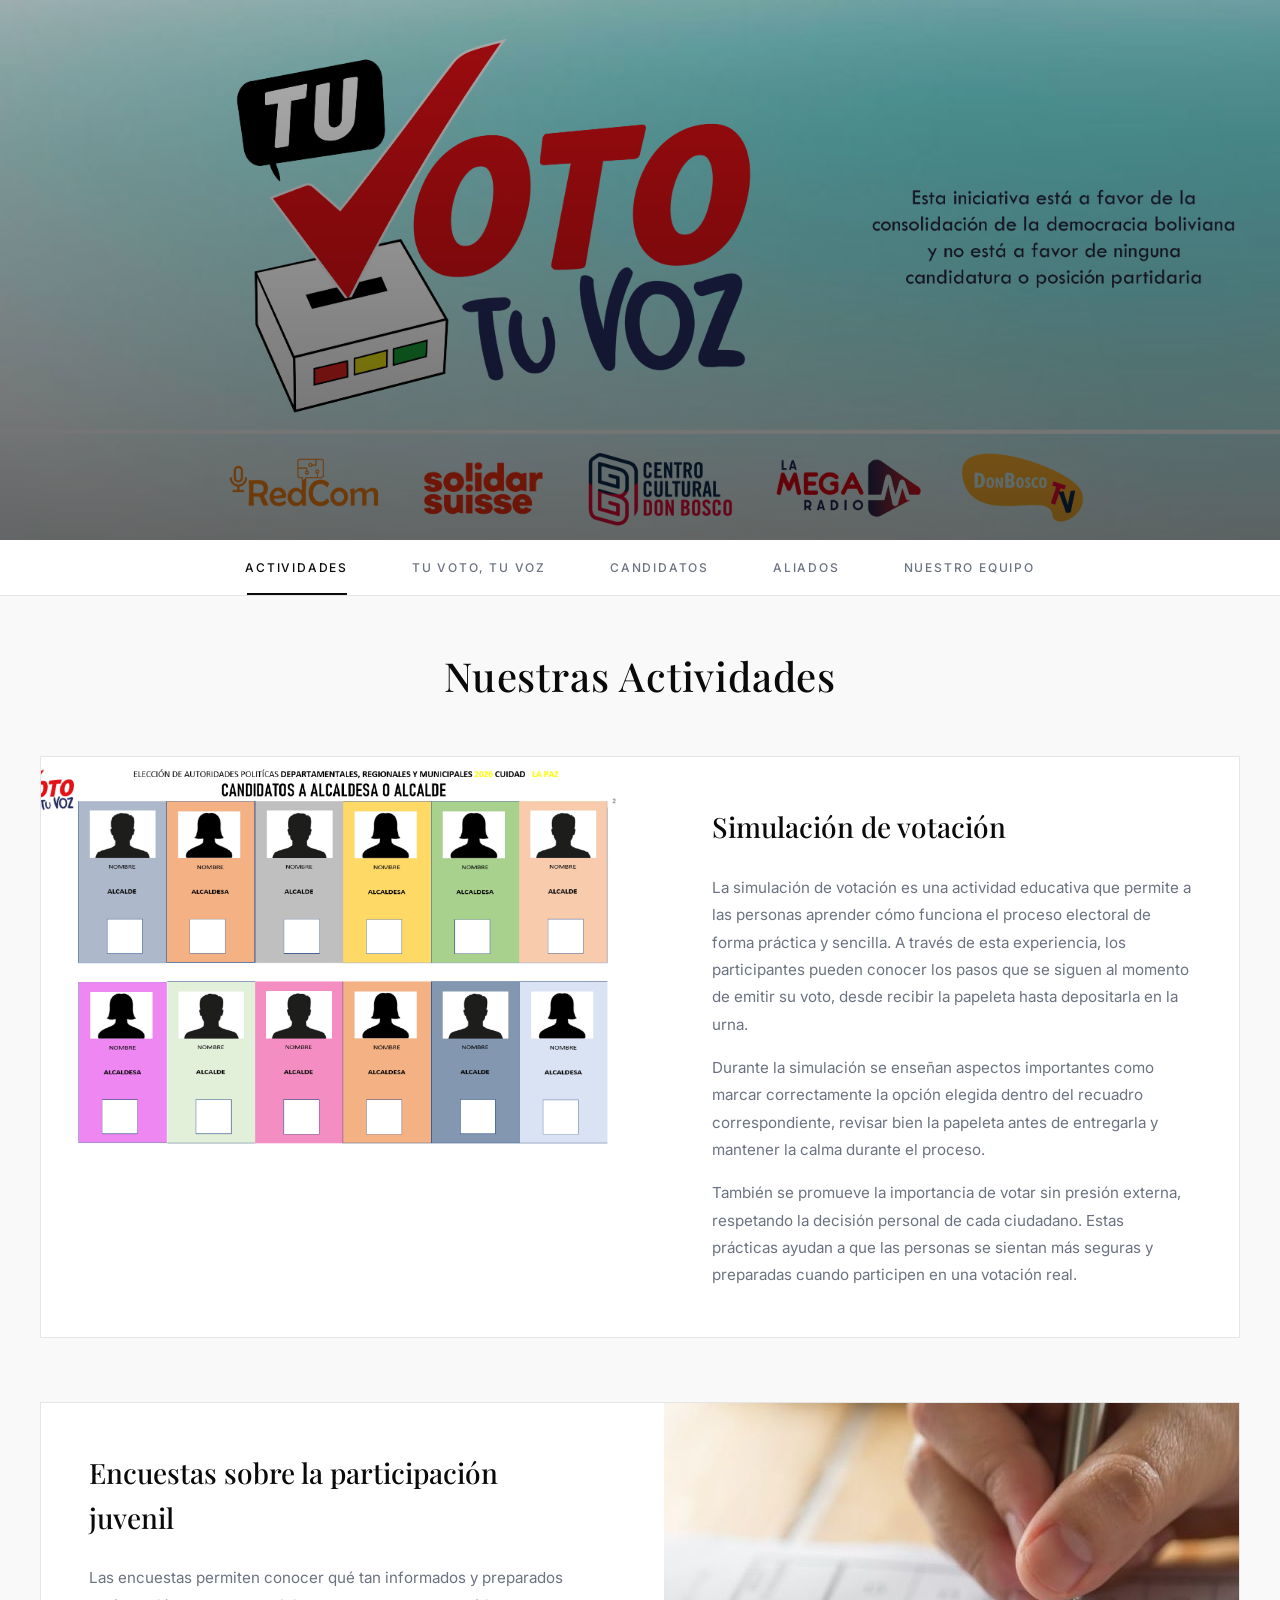
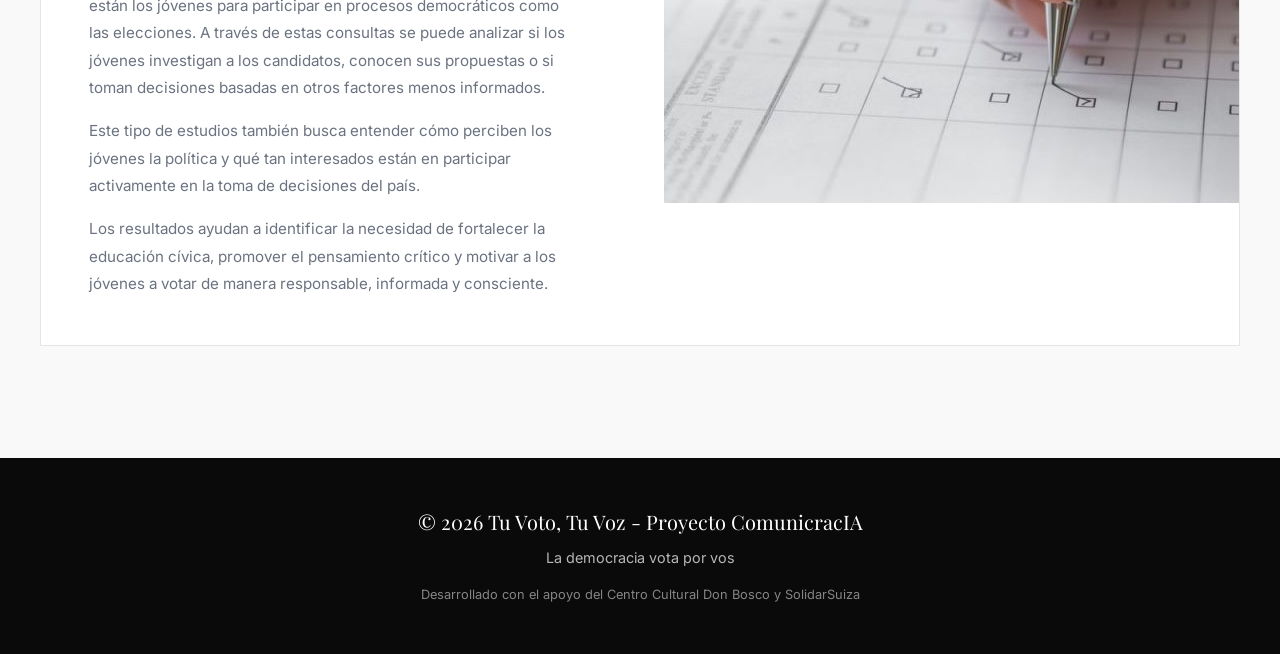
==== index.html @ aa7384ba "Update index.html" ====
<!DOCTYPE html>
<html lang="es">
<head>
    <meta charset="UTF-8">
    <meta name="viewport" content="width=device-width, initial-scale=1.0">
    <title>Tu Voto, Tu Voz - Proyecto CivicAI 2026</title>
    <link href="https://fonts.googleapis.com/css2?family=Playfair+Display:wght@400;500;600;700&family=Inter:wght@300;400;500;600&display=swap" rel="stylesheet">
    <link rel="stylesheet" href="https://cdnjs.cloudflare.com/ajax/libs/font-awesome/6.4.0/css/all.min.css">
    <link rel="stylesheet" href="styles.css">
</head>
<body>
    <!-- Header -->
    <header class="header">
        <div class="header-bg">
            <img src="imagenes/principal.png" alt="Tu Voto, Tu Voz">
        </div>
        <div class="header-overlay"></div>
        <div class="header-content">
            <h1 class="header-title"></h1>
            <p class="header-subtitle"></p>
        </div>
    </header>

    <!-- Navigation -->
    <nav class="nav-container">
        <div class="nav-wrapper">
            <div class="nav-links">
                <button class="nav-link active" onclick="showTab('actividades')">
                    <span>Actividades</span>
                </button>
                <button class="nav-link" onclick="showTab('tuvoto')">
                    <span>Tu Voto, Tu Voz</span>
                </button>
                <button class="nav-link" onclick="showTab('candidatos')">
                    <span>Candidatos</span>
                </button>
                <button class="nav-link" onclick="showTab('aliados')">
                    <span>Aliados</span>
                </button>
                <button class="nav-link" onclick="showTab('equipo')">
                    <span>Nuestro Equipo</span>
                </button>
            </div>
        </div>
    </nav>

    <!-- Main Content -->
    <main class="main-content">
        
        <!-- TAB 1: ACTIVIDADES -->
        <div id="actividades" class="tab-content active">
            <div class="content-wrapper">
                <h2 class="page-title">Nuestras Actividades</h2>
                
                <!-- Simulación de votación -->
                <div class="activity-section">
                    <div class="activity-card">
                        <div class="activity-image">
                            <img src="imagenes/simulacion.jpg" alt="Simulación de votación">
                        </div>
                        <div class="activity-info">
                            <h3>Simulación de votación</h3>
                            <p>La simulación de votación es una actividad educativa que permite a las personas aprender cómo funciona el proceso electoral de forma práctica y sencilla. A través de esta experiencia, los participantes pueden conocer los pasos que se siguen al momento de emitir su voto, desde recibir la papeleta hasta depositarla en la urna.</p>
                            <p>Durante la simulación se enseñan aspectos importantes como marcar correctamente la opción elegida dentro del recuadro correspondiente, revisar bien la papeleta antes de entregarla y mantener la calma durante el proceso.</p>
                            <p>También se promueve la importancia de votar sin presión externa, respetando la decisión personal de cada ciudadano. Estas prácticas ayudan a que las personas se sientan más seguras y preparadas cuando participen en una votación real.</p>
                        </div>
                    </div>
                </div>

                <!-- Encuestas sobre participación juvenil -->
                <div class="activity-section">
                    <div class="activity-card reverse">
                        <div class="activity-image">
                            <img src="imagenes/encuestas.jpg" alt="Encuestas sobre participación juvenil">
                        </div>
                        <div class="activity-info">
                            <h3>Encuestas sobre la participación juvenil</h3>
                            <p>Las encuestas permiten conocer qué tan informados y preparados están los jóvenes para participar en procesos democráticos como las elecciones. A través de estas consultas se puede analizar si los jóvenes investigan a los candidatos, conocen sus propuestas o si toman decisiones basadas en otros factores menos informados.</p>
                            <p>Este tipo de estudios también busca entender cómo perciben los jóvenes la política y qué tan interesados están en participar activamente en la toma de decisiones del país.</p>
                            <p>Los resultados ayudan a identificar la necesidad de fortalecer la educación cívica, promover el pensamiento crítico y motivar a los jóvenes a votar de manera responsable, informada y consciente.</p>
                        </div>
                    </div>
                </div>
            </div>
        </div>

        <!-- TAB 2: TU VOTO, TU VOZ -->
        <div id="tuvoto" class="tab-content">
            <div class="content-wrapper">
                <h2 class="page-title">Tu Voto, Tu Voz</h2>
                
                <div class="project-hero">
                    <img src="imagenes/voto.jpg" alt="Tu Voto Tu Voz">
                    <div class="project-hero-overlay">
                        <h3>¿En qué consiste el proyecto?</h3>
                    </div>
                </div>
            
                <div class="project-card">
                    <h3>¡Participa en la democracia!</h3>
                    <p>"Tu Voto, Tu Voz" es un proyecto de educación cívica que busca informar detalladamente sobre los candidatos a las elecciones subnacionales en el municipio de La Paz, mostrando sus planes de gobierno y principales propuestas.</p>
                    <p>El proyecto está gestionando visitas a Unidades Educativas, cada una con una población de más de 600 estudiantes, donde los jóvenes de 6to de secundaria votarán por primera vez, con el fin de brindar información necesaria para que cumplan con el deber ciudadano de forma informada.</p>
                </div>

                <div class="features-grid">
                    <div class="feature-card">
                        <div class="feature-icon">🎓</div>
                        <h4>Capacitaciones</h4>
                        <p>Acciones de movilización con colegios para realizar encuestas-diagnóstico sobre las propuestas de cada partido político.</p>
                    </div>
                    <div class="feature-card">
                        <div class="feature-icon">🗳️</div>
                        <h4>Simulacros de Votación</h4>
                        <p>Conformación de equipos de apoyo para realizar simulacros de votación con papeletas de sufragio reales.</p>
                    </div>
                    <div class="feature-card">
                        <div class="feature-icon">📱</div>
                        <h4>Blog Informativo</h4>
                        <p>Creación de una base de datos donde la ciudadanía pueda encontrar toda la información de los candidatos.</p>
                    </div>
                    <div class="feature-card">
                        <div class="feature-icon">🎬</div>
                        <h4>Videos Informativos</h4>
                        <p>Producción de vídeos para redes sociales explicando la importancia del voto informado y responsable.</p>
                    </div>
                </div>

                <div class="objectives-section">
                    <h3>Objetivos y Resultados Esperados</h3>
                    
                    <div class="objective-list">
                        <div class="objective-item">
                            <div class="objective-number">01</div>
                            <div class="objective-content">
                                <h4>Visitar Unidades Educativas</h4>
                                <p>Realización de encuestas-diagnóstico que permitirán cercanía, atención e interés por el proceso electoral y la responsabilidad del voto.</p>
                            </div>
                        </div>

                        <div class="objective-item">
                            <div class="objective-number">02</div>
                            <div class="objective-content">
                                <h4>Simulacro Vivencial de Votación</h4>
                                <p>Los estudiantes podrán informarse de cada candidato y partido, conocer la papeleta y administrar la conciencia de voto.</p>
                            </div>
                        </div>

                        <div class="objective-item">
                            <div class="objective-number">03</div>
                            <div class="objective-content">
                                <h4>Blog Informativo</h4>
                                <p>Creación de un blog abierto con toda la información electoral que responda a principios de información, cultura de paz y valores democráticos.</p>
                            </div>
                        </div>

                        <div class="objective-item">
                            <div class="objective-number">04</div>
                            <div class="objective-content">
                                <h4>Material Audiovisual</h4>
                                <p>Producción de reels cortos con información verídica del proceso electoral, difundidos por redes sociales.</p>
                            </div>
                        </div>
                    </div>
                </div>
            </div>
        </div>

        <!-- TAB 3: CANDIDATOS -->
        <div id="candidatos" class="tab-content">
            <div class="content-wrapper">
                <h2 class="page-title">Candidatos a Alcaldía de La Paz</h2>
                <p class="page-subtitle">Haz clic en cada candidato para conocer su plan de gobierno</p>
                
                <div class="candidates-grid">
                    <!-- Candidato 1 -->
                    <div class="candidate-card" onclick="openCandidateModal(1)">
                        <div class="candidate-image">
                            <img src="imagenes/1.jpg" alt="Miguel Roca">
                            <div class="candidate-overlay">
                                <span class="candidate-number">1</span>
                            </div>
                        </div>
                        <div class="candidate-info">
                            <h4>Miguel Roca</h4>
                            <p>Alianza Somos La Paz</p>
                        </div>
                    </div>

                    <!-- Candidato 2 -->
                    <div class="candidate-card" onclick="openCandidateModal(2)">
                        <div class="candidate-image">
                            <img src="imagenes/2.jpg" alt="Jhonny Plata">
                            <div class="candidate-overlay">
                                <span class="candidate-number">2</span>
                            </div>
                        </div>
                        <div class="candidate-info">
                            <h4>Jhonny Dario Plata Chalar</h4>
                            <p>Jallalla LP</p>
                        </div>
                    </div>

                    <!-- Candidato 3 -->
                    <div class="candidate-card" onclick="openCandidateModal(3)">
                        <div class="candidate-image">
                            <img src="imagenes/3.jpg" alt="Francisco Iturralde">
                            <div class="candidate-overlay">
                                <span class="candidate-number">3</span>
                            </div>
                        </div>
                        <div class="candidate-info">
                            <h4>Francisco Xavier Iturralde</h4>
                            <p>Alianza Social Patriótica (ASP)</p>
                        </div>
                    </div>

                    <!-- Candidato 4 -->
                    <div class="candidate-card" onclick="openCandidateModal(4)">
                        <div class="candidate-image">
                            <img src="imagenes/4.jpg" alt="Waldo Albarracín">
                            <div class="candidate-overlay">
                                <span class="candidate-number">4</span>
                            </div>
                        </div>
                        <div class="candidate-info">
                            <h4>Waldo Albarracín Sánchez</h4>
                            <p>Venceremos (V)</p>
                        </div>
                    </div>

            
                    <!-- Candidato 5 -->
                    <div class="candidate-card" onclick="openCandidateModal(5)">
                        <div class="candidate-image">
                            <img src="imagenes/6.jpg" alt="Carlos Palenque">
                            <div class="candidate-overlay">
                                <span class="candidate-number">5</span>
                            </div>
                        </div>
                        <div class="candidate-info">
                            <h4>Carlos Eduardo Palenque Monroy</h4>
                            <p>Libertad y República (LIBRE)</p>
                        </div>
                    </div>

                    <!-- Candidato 6 -->
                    <div class="candidate-card" onclick="openCandidateModal(6)">
                        <div class="candidate-image">
                            <img src="imagenes/7.png" alt="Felipe Fernandez">
                            <div class="candidate-overlay">
                                <span class="candidate-number">6</span>
                            </div>
                        </div>
                        <div class="candidate-info">
                            <h4>Felipe Fernández Cano</h4>
                            <p>A-UPP</p>
                        </div>
                    </div>

                    <!-- Candidato 7 -->
                    <div class="candidate-card" onclick="openCandidateModal(7)">
                        <div class="candidate-image">
                            <img src="imagenes/8.jpg" alt="Cesar Dockweiler">
                            <div class="candidate-overlay">
                                <span class="candidate-number">7</span>
                            </div>
                        </div>
                        <div class="candidate-info">
                            <h4>César Luís Dockweiler Suárez</h4>
                            <p>Agrupación Innovación Humana</p>
                        </div>
                    </div>

                    <!-- Candidato 8 -->
                    <div class="candidate-card" onclick="openCandidateModal(8)">
                        <div class="candidate-image">
                            <img src="imagenes/9.png" alt="Fernando Valencia">
                            <div class="candidate-overlay">
                                <span class="candidate-number">8</span>
                            </div>
                        </div>
                        <div class="candidate-info">
                            <h4>Fernando Henrry Valencia Aguilera</h4>
                            <p>VIDA</p>
                        </div>
                    </div>

                    <!-- Candidato 9 -->
                    <div class="candidate-card" onclick="openCandidateModal(9)">
                        <div class="candidate-image">
                            <img src="imagenes/10.png" alt="Raul Daza">
                            <div class="candidate-overlay">
                                <span class="candidate-number">9</span>
                            </div>
                        </div>
                        <div class="candidate-info">
                            <h4>Raul Daza Quiroga</h4>
                            <p>Frente Revolucionario de Izquierda (FRI)</p>
                        </div>
                    </div>

                    <!-- Candidato 10 -->
                    <div class="candidate-card" onclick="openCandidateModal(10)">
                        <div class="candidate-image">
                            <img src="imagenes/11.jpg" alt="Mario Silva">
                            <div class="candidate-overlay">
                                <span class="candidate-number">10</span>
                            </div>
                        </div>
                        <div class="candidate-info">
                            <h4>Mario Silva Coya</h4>
                            <p>Partido Demócrata Cristiano (PDC)</p>
                        </div>
                    </div>

                    <!-- Candidato 11 -->
                    <div class="candidate-card" onclick="openCandidateModal(11)">
                        <div class="candidate-image">
                            <img src="imagenes/12.jpeg" alt="Jorge Dulon">
                            <div class="candidate-overlay">
                                <span class="candidate-number">11</span>
                            </div>
                        </div>
                        <div class="candidate-info">
                            <h4>Jorge Dulón Fernández</h4>
                            <p>Movimiento Tercer Sistema (MTS)</p>
                        </div>
                    </div>

                    <!-- Candidato 12 -->
                    <div class="candidate-card" onclick="openCandidateModal(12)">
                        <div class="candidate-image">
                            <img src="imagenes/13.png" alt="Hernan Rivera">
                            <div class="candidate-overlay">
                                <span class="candidate-number">12</span>
                            </div>
                        </div>
                        <div class="candidate-info">
                            <h4>Hernán Rodrigo Rivera Nava</h4>
                            <p>Nueva Generación Patriótica (NGP)</p>
                        </div>
                    </div>

                    <!-- Candidato 13 -->
                    <div class="candidate-card" onclick="openCandidateModal(13)">
                        <div class="candidate-image">
                            <img src="imagenes/14.jpg" alt="Oscar Sogliano">
                            <div class="candidate-overlay">
                                <span class="candidate-number">13</span>
                            </div>
                        </div>
                        <div class="candidate-info">
                            <h4>Óscar Manuel Sogliano Helguero</h4>
                            <p>Autonomía para Bolivia Súmate</p>
                        </div>
                    </div>

                    <!-- Candidato 14 -->
                    <div class="candidate-card" onclick="openCandidateModal(14)">
                        <div class="candidate-image">
                            <img src="imagenes/15.png" alt="Carlos Nemo">
                            <div class="candidate-overlay">
                                <span class="candidate-number">14</span>
                            </div>
                        </div>
                        <div class="candidate-info">
                            <h4>Carlos Nemo Rivero Auza</h4>
                            <p>Alianza Patria La Paz</p>
                        </div>
                    </div>

                    <!-- Candidato 15 -->
                    <div class="candidate-card" onclick="openCandidateModal(15)">
                        <div class="candidate-image">
                            <img src="imagenes/16.png" alt="Ivan Arias">
                            <div class="candidate-overlay">
                                <span class="candidate-number">15</span>
                            </div>
                        </div>
                        <div class="candidate-info">
                            <h4>Iván Arias Durán</h4>
                            <p>Suma por el Bien Común</p>
                        </div>
                    </div>

                    <!-- Candidato 16 -->
                    <div class="candidate-card" onclick="openCandidateModal(16)">
                        <div class="candidate-image">
                            <img src="imagenes/17.png" alt="Ricardo Cuevas">
                            <div class="candidate-overlay">
                                <span class="candidate-number">16</span>
                            </div>
                        </div>
                        <div class="candidate-info">
                            <h4>Ricardo Eloy Cuevas Vera</h4>
                            <p>Movimiento por la Soberanía (MPS)</p>
                        </div>
                    </div>
                    <!-- Candidato 17 -->
                    <div class="candidate-card" onclick="openCandidateModal(17)">
                        <div class="candidate-image">
                            <img src="imagenes/5.jfif" alt="Luis Eduardo Chichi Siles">
                            <div class="candidate-overlay">
                                <span class="candidate-number">17</span>
                            </div>
                        </div>
                        <div class="candidate-info">
                            <h4>Luis Eduardo "Chichi" Siles</h4>
                            <p>Unión por el Cambio (UPC)</p>
                        </div>
                    </div>              
                </div>
            </div>
        </div>

        <!-- TAB 4: ALIADOS -->
        <div id="aliados" class="tab-content">
            <div class="content-wrapper">
                <h2 class="page-title">Nuestros Aliados</h2>
                
                <!-- RedCom -->
                <div class="ally-card">
                    <div class="ally-header redcom">
                        <div class="ally-logo">
                            <img src="imagenes/redcom.jpg" alt="RedCom">
                        </div>
                        <div class="ally-title">
                            <h3>RedCom – Red Nacional de Comunicadores Locales</h3>
                        </div>
                    </div>
                    <div class="ally-body">
                        <p>La Red Nacional de Comunicadores y Comunicadoras Locales (RedCom) es la red de comunicación local más grande de Bolivia. Está conformada por más de 150 periodistas, comunicadores y creadores de contenido provenientes de comunidades y municipios de los nueve departamentos del país.</p>
                        <p>Su trabajo se centra en fortalecer las capacidades de los comunicadores mediante espacios de intercambio de experiencias, buenas prácticas y herramientas digitales que permitan mejorar la comunicación comunitaria.</p>
                        <p>Además, RedCom organiza encuentros nacionales donde se debaten temas relacionados con la democracia, los desafíos municipales y el impacto de las plataformas digitales en la información.</p>
                    </div>
                </div>

                <!-- Solidar Suisse -->
                <div class="ally-card">
                    <div class="ally-header solidar">
                        <div class="ally-logo white-bg">
                            <img src="imagenes/logo-solidar-red.png" alt="Solidar Suisse">
                        </div>
                        <div class="ally-title">
                            <h3>Solidar Suisse Bolivia</h3>
                        </div>
                    </div>
                    <div class="ally-body">
                        <p>Solidar Suisse Bolivia es una organización internacional de cooperación que trabaja en el país desde hace más de 30 años. Su misión es contribuir a mejorar las condiciones de vida de trabajadores precarios y jóvenes, promoviendo la justicia social y el desarrollo sostenible.</p>
                        <p>Entre sus principales áreas de trabajo se encuentra la promoción del trabajo digno y el acceso a oportunidades laborales para jóvenes, mediante capacitaciones, pasantías y apoyo a emprendimientos.</p>
                        <p>También impulsa proyectos para prevenir la violencia de género, fortalecer la participación democrática y fomentar la igualdad de oportunidades.</p>
                    </div>
                </div>

                <!-- Centro Cultural Don Bosco -->
                <div class="ally-card">
                    <div class="ally-header ccdb">
                        <div class="ally-logo">
                            <img src="imagenes/ccdb1.jpg" alt="Centro Cultural Don Bosco">
                        </div>
                        <div class="ally-title">
                            <h3>Centro Cultural Don Bosco</h3>
                        </div>
                    </div>
                    <div class="ally-body">
                        <p>El Centro Cultural Don Bosco (CCDB) es una institución cultural dedicada a promover el sin fines de lucro jóvenes. Su principal desarrollo integral de los objetivo es incentivar a las nuevas generaciones a descubrir y fortalecer sus talentos en distintas disciplinas artísticas, culturales y profesionales.</p>
                        <p>El centro ofrece programas de educación artística como teatro, música, pintura y otras expresiones creativas, además de proyectos comunitarios, eventos culturales y actividades abiertas a la sociedad.</p>
                        <p>Inspirado en la espiritualidad de San Juan Bosco, el centro busca ser un espacio donde los jóvenes encuentren un segundo hogar, un lugar seguro para aprender, compartir, desarrollar su creatividad y crecer tanto personal como profesionalmente.</p>
                    </div>
                </div>

                <!-- Don Bosco TV -->
                <div class="ally-card">
                    <div class="ally-header dbtv">
                        <div class="ally-logo">
                            <img src="imagenes/dbtv.jpg" alt="Don Bosco TV">
                        </div>
                        <div class="ally-title">
                            <h3>Don Bosco TV</h3>
                        </div>
                    </div>
                    <div class="ally-body">
                        <p>Don Bosco TV es un canal de transmisión dedicado a difundir contenidos educativos, culturales y sociales. Su objetivo es brindar un espacio de comunicación que permita compartir actividades, proyectos y eventos relacionados con la comunidad del Centro Cultural Don Bosco y otras iniciativas juveniles.</p>
                        <p>A través de transmisiones, programas y producciones audiovisuales, el canal busca informar, educar y generar espacios de participación para jóvenes, voluntarios y organizaciones que trabajan por el desarrollo social.</p>
                        <p>Don Bosco TV también funciona como una plataforma que impulsa la creatividad, la comunicación comunitaria y la difusión de mensajes positivos.</p>
                    </div>
                </div>

                <!-- La Mega Radio -->
                <div class="ally-card">
                    <div class="ally-header megaradio">
                        <div class="ally-logo">
                            <img src="imagenes/megaradio.jpg" alt="La Mega Radio">
                        </div>
                        <div class="ally-title">
                            <h3>La Mega Radio</h3>
                        </div>
                    </div>
                    <div class="ally-body">
                        <p>La Mega Radio es un estudio de radio dedicado a la producción y transmisión de contenidos informativos, culturales y de entretenimiento. Este espacio funciona como un medio de comunicación que permite compartir noticias, programas educativos, entrevistas y actividades relacionadas con la comunidad.</p>
                        <p>Además de transmitir contenido radial, La Mega Radio también sirve como un espacio de formación para jóvenes interesados en la comunicación, permitiéndoles aprender sobre locución, producción de programas, manejo de equipos de audio y creación de contenido radiofónico.</p>
                        <p>De esta manera, la radio se convierte en una plataforma que fomenta la participación juvenil, la expresión de ideas y el fortalecimiento de la comunicación local.</p>
                    </div>
                </div>
            </div>
        </div>

        <!-- TAB 5: NUESTRO EQUIPO -->
        <div id="equipo" class="tab-content">
            <div class="content-wrapper">
                <h2 class="page-title">Nuestro Equipo</h2>
                
<div class="team-section">
                    <div class="team-intro">
                        <h3>Nuestro Equipo</h3>
                        <p>Conoce al talentoso equipo detrás del proyecto "Tu Voto, Tu Voz". Profesionales y estudiantes comprometidos con la educación cívica y la democracia participativa.</p>
                    </div>
                    <div class="team-grid">
                        <div class="team-member-card">
                            <div class="team-member-image">
                                <img src="imagenes/equipo/ruben.png" alt="Ruben Alejo Conde">
                                <div class="team-member-overlay"></div>
                            </div>
                            <div class="team-member-info">
                                <h4>Ruben Alejo Conde</h4>
                                <p class="team-role">Responsable del Proyecto TU VOTO, TU VOZ</p>
                                <p class="team-desc"></p>
                            </div>
                        </div>
                        <div class="team-member-card">
                            <div class="team-member-image">
                                <img src="imagenes/equipo/andres.jpeg" alt="Andres Ignacio Guzmán Rodríguez">
                                <div class="team-member-overlay"></div>
                            </div>
                            <div class="team-member-info">
                                <h4>Andres Ignacio Guzmán Rodríguez</h4>
                                <p class="team-role">Responsable 2 del proyecto TU VOTO, TU VOZ

</p>
                                <p class="team-desc"></p>
                            </div>
                        </div>
                        <div class="team-member-card">
                            <div class="team-member-image">
                                <img src="imagenes/equipo/galilea.jpeg" alt="Galile Alison Llusco Asistiri">
                                <div class="team-member-overlay"></div>
                            </div>
                            <div class="team-member-info">
                                <h4>Galile Alison Llusco Asistiri</h4>
                                <p class="team-role">Estudiante de Ingeniería de Sistemas</p>
                                <p class="team-desc">Apoyó en la creación y desarrollo del blog</p>
                            </div>
                        </div>
                        <div class="team-member-card">
                            <div class="team-member-image">
                                <img src="imagenes/equipo/rayza.jpg" alt="Rayza Alejandra Acebey Chavarria">
                                <div class="team-member-overlay"></div>
                            </div>
                            <div class="team-member-info">
                                <h4>Rayza Alejandra Acebey Chavarria</h4>
                                <p class="team-role">Egresada de Comunicación Social - UMSA</p>
                                <p class="team-desc">Apoyó en cámaras</p>
                            </div>
                        </div>
                        <div class="team-member-card">
                            <div class="team-member-image">
                                <img src="imagenes/equipo/yaneth.png" alt="Yaneth Tuco Calle">
                                <div class="team-member-overlay"></div>
                            </div>
                            <div class="team-member-info">
                                <h4>Yaneth Tuco Calle</h4>
                                <p class="team-role">Egresada de Administración de empresas - UMSA</p>
                                <p class="team-desc">Apoyo general de actividades</p>
                            </div>
                        </div>
                        <div class="team-member-card">
                            <div class="team-member-image">
                                <img src="imagenes/equipo/violeta.jpg" alt="Violeta Romina Parra Rodriguez">
                                <div class="team-member-overlay"></div>
                            </div>
                            <div class="team-member-info">
                                <h4>Violeta Romina Parra Rodriguez</h4>
                                <p class="team-role">Egresada de Comunicación Social</p>
                                <p class="team-desc">Apoyó en elaboración de los vídeos (reels)</p>
                            </div>
                        </div>
                        <div class="team-member-card">
                            <div class="team-member-image">
                                <img src="imagenes/equipo/julio.png" alt="Julio Bladimir Tintaya Mosquera">
                                <div class="team-member-overlay"></div>
                            </div>
                            <div class="team-member-info">
                                <h4>Julio Bladimir Tintaya Mosquera</h4>
                                <p class="team-role">Egresado de comunicación y tecnologías digitales - UTB</p>
                                <p class="team-desc">Edición de contenido multimedia</p>
                            </div>
                        </div>
                        <div class="team-member-card">
                            <div class="team-member-image">
                                <img src="imagenes/equipo/carla.jpg" alt="Carla Alexandra Soto Pintado">
                                <div class="team-member-overlay"></div>
                            </div>
                            <div class="team-member-info">
                                <h4>Carla Alexandra Soto Pintado</h4>
                                <p class="team-role">Egresada de Lingüística e idiomas - UPEA</p>
                                <p class="team-desc">Apoyo general de actividades</p>
                            </div>
                        </div>
                        <div class="team-member-card">
                            <div class="team-member-image">
                                <img src="imagenes/equipo/silvia.jpg" alt="Silvia Mamani Cayaya">
                                <div class="team-member-overlay"></div>
                            </div>
                            <div class="team-member-info">
                                <h4>Silvia Mamani Cayaya</h4>
                                <p class="team-role">Egresada de comunicación social - UMSA</p>
                                <p class="team-desc">Apoyó en cámaras</p>
                            </div>
                        </div>
                        <div class="team-member-card">
                            <div class="team-member-image">
                                <img src="imagenes/equipo/jhamil.png" alt="Jhamil Nelson Limachi Rodriguez">
                                <div class="team-member-overlay"></div>
                            </div>
                            <div class="team-member-info">
                                <h4>Jhamil Nelson Limachi Rodriguez</h4>
                                <p class="team-role">Estudiante de la Carrera de Psicología - UMSA</p>
                                <p class="team-desc">Apoyo general de actividades</p>
                            </div>
                        </div>
                        <div class="team-member-card">
                            <div class="team-member-image">
                                <img src="imagenes/equipo/nelson.jpg" alt="Nelson Flores Layme">
                                <div class="team-member-overlay"></div>
                            </div>
                            <div class="team-member-info">
                                <h4>Nelson Flores Layme</h4>
                                <p class="team-role">Egresado de la carrera de Comunicación y Tecnologías Digitales</p>
                                <p class="team-desc">Presentador del proyecto tu voto, tu voz</p>
                            </div>
                        </div>
                        <div class="team-member-card">
                            <div class="team-member-image">
                                <img src="imagenes/equipo/Elias.jpg" alt="Elias Alvaro Chinche Ramirez">
                                <div class="team-member-overlay"></div>
                            </div>
                            <div class="team-member-info">
                                <h4>Elias Alvaro Chinche Ramirez</h4>
                                <p class="team-role">Egresado de Lingüística e idiomas - UPEA</p>
                                <p class="team-desc">Apoyo general de actividades</p>
                            </div>
                        </div>
                        <div class="team-member-card">
                            <div class="team-member-image">
                                <img src="imagenes/equipo/maribel.jpg" alt="Maribel Limachi Jallasi">
                                <div class="team-member-overlay"></div>
                            </div>
                            <div class="team-member-info">
                                <h4>Maribel Limachi Jallasi</h4>
                                <p class="team-role">Egresada de la carrera Lingüística e idiomas - UPEA</p>
                                <p class="team-desc">Apoyo general de actividades</p>
                            </div>
                        </div>
                        <div class="team-member-card">
                            <div class="team-member-image">
                                <img src="imagenes/equipo/abigail.jpeg" alt="Abigail Marleny Quiñagua Mamani">
                                <div class="team-member-overlay"></div>
                            </div>
                            <div class="team-member-info">
                                <h4>Abigail Marleny Quiñagua Mamani</h4>
                                <p class="team-role">Egresada de Comunicación Social</p>
                                <p class="team-desc">Apoyó en elaboración de los vídeos</p>
                            </div>
                        </div>
                    </div>
                </div>
            </div>
        </div>

    </main>

    <!-- Footer -->
    <footer class="footer">
        <div class="footer-content">
            <p class="footer-brand">© 2026 Tu Voto, Tu Voz - Proyecto ComunicracIA</p>
            <p class="footer-tagline">La democracia vota por vos</p>
            <p class="footer-credits">Desarrollado con el apoyo del Centro Cultural Don Bosco y SolidarSuiza</p>
        </div>
    </footer>

    <!-- Candidate Modal -->
    <div id="candidateModal" class="modal" onclick="closeModal(event)">
        <div class="modal-content" onclick="event.stopPropagation()">
            <button class="modal-close" onclick="closeCandidateModal()">&times;</button>
            <div id="modalContent"></div>
        </div>
    </div>

    <script>
        // Candidate data
        const candidatesData = {
            1: {
                name: "Miguel Roca",
                party: "Alianza Somos La Paz",
                image: "imagenes/1.jpg",
                profile: "Político y economista con trayectoria en el sector público y privado. Fue diputado en la Asamblea Legislativa Plurinacional durante el periodo 2020-2025 por la alianza Comunidad Ciudadana.",
                formation: "Universidad de Kansas (Estados Unidos) y MBA en la Universidad Católica Boliviana.",
                proposals: [
                    "Administración municipal más eficiente y transparente",
                    "Mejoramiento de la calidad de los servicios públicos",
                    "Mejoramiento de las calles y planificación urbana",
                    "Políticas para enfrentar riesgos por lluvias, deslizamientos y desastres naturales",
                    "Mejor manejo del agua y planificación urbana en zonas vulnerables"
                ]
            },
            2: {
                name: "Jhonny Dario Plata Chalar",
                party: "Jallalla LP",
                image: "imagenes/2.jpg",
                profile: "Conocido públicamente como Jhonny Plata. Es comunicador social y político boliviano, candidato a la Alcaldía de La Paz por Jallalla, conocido por su trabajo en radio y televisión.",
                proposals: [
                    "Apoyo a emprendedores con la creación de un Banco Municipal de Fomento para impulsar pequeños y medianos negocios",
                    "Defensa de los derechos de los animales",
                    "Protección del patrimonio cultural",
                    "Atención a problemas urbanos históricos"
                ]
            },
            3: {
                name: "Francisco Xavier Iturralde",
                party: "Alianza Social Patriótica (ASP)",
                image: "imagenes/3.jpg",
                profile: "46 años. Es empresario y emprendedor con experiencia en comercio internacional.",
                proposals: [
                    "Apoyar a emprendedores y pequeños negocios",
                    "Reducir la burocracia municipal",
                    "Cambiar la forma en que se administra el presupuesto",
                    "Gestión eficiente en el municipio con enfoque técnico y orientado a resultados"
                ]
            },
            4: {
                name: "Waldo Albarracín Sánchez",
                party: "Venceremos (V)",
                image: "imagenes/4.jpg",
                profile: "Jurista, defensor de derechos humanos y académico con trayectoria en la sociedad civil. Fue presidente de la Asamblea Permanente de Derechos Humanos de Bolivia (APDHB), Defensor del Pueblo y rector de la UMSA.",
                proposals: [
                    "Ordenar la casa del municipio mediante reestructuración institucional profunda",
                    "Aprobar una nueva Carta Orgánica Municipal",
                    "Fortalecer la transparencia y lucha contra la corrupción",
                    "Crear una Defensoría del Ciudadano",
                    "Mejorar la movilidad con sistema de transporte metropolitano integrado",
                    "Presupuesto para sectores vulnerables",
                    "Políticas ambientales y gestión eficiente de residuos"
                ]
            },
            5: {
                name: "Carlos Eduardo Palenque Monroy",
                party: "Libertad y República (LIBRE)",
                image: "imagenes/6.jpg",
                profile: "Conocido también como Cae Palenque. Es comunicador y político paceño, hijo del histórico líder político y comunicador Carlos Palenque Avilés (El Compadre), fundador del movimiento CONDEPA.",
                proposals: [
                    "Modernizar la ciudad y resolver problemas de transporte",
                    "Infraestructura y administración municipal",
                    "Implementar un tren urbano eléctrico como nuevo sistema de transporte",
                    "Mejoramiento de las avenidas y calles de la ciudad"
                ]
            },
            6: {
                name: "Isaac Fernández Cano",
                party: "Alianza Unidos por los Pueblos (A-UPP)",
                image: "imagenes/7.png",
                profile: "Arquitecto y político paceño con experiencia en la gestión municipal. Tiene 49 años y ha trabajado durante más de dos décadas en la administración pública local, especialmente en temas de planificación urbana y desarrollo municipal. Ocupó diferentes cargos dentro del Gobierno Autónomo Municipal de La Paz y llegó a desempeñarse como concejal municipal.",
                proposals: [
                    "Crear una La Paz multicéntrica donde cada macrodistrito tenga servicios públicos, bancos, hospitales, comercio y oficinas municipales",
                    "Descongestionar el centro de la ciudad acercando servicios a los barrios",
                    "Fortalecer la gestión ambiental del municipio",
                    "Mejorar la prevención de riesgos y planificación urbana",
                    "Atención especial a zonas vulnerables a deslizamientos"
                ]
            },
            7: {
                name: "César Luís Dockweiler Suárez",
                party: "Agrupación Innovación Humana",
                image: "imagenes/8.jpg",
                profile: "Político y gestor público. Nació en el departamento de La Paz y creció en el municipio de Sorata. Gerente de Mi Teleférico entre 2012-2019.",
                formation: "Economía, MBA, Maestría en Planificación Estratégica, PhD en Gestión del Desarrollo y Políticas Públicas (UMSA).",
                proposals: [
                    "Plan La Paz 2050 - transformación de la ciudad con visión de largo plazo",
                    "Modernización, seguridad y desarrollo económico",
                    "Modernizar La Paz mediante tecnología, planificación urbana y desarrollo económico"
                ]
            },
            8: {
                name: "Fernando Henrry Valencia Aguilera",
                party: "VIDA",
                image: "imagenes/9.png",
                profile: "Candidato por VIDA.",
                proposals: ["Información no disponible"]
            },
            9: {
                name: "Raul Daza Quiroga",
                party: "Frente Revolucionario de Izquierda (FRI)",
                image: "imagenes/10.png",
                profile: "Es ingeniero civil y abogado, con experiencia en planificación urbana y presidente de la Sociedad de Ingenieros de Bolivia (La Paz).",
                proposals: [
                    "Programa 3-80 - ciudad inclusiva para personas de 3 a 80 años",
                    "Mejor planificación urbana",
                    "Infraestructura moderna y accesible",
                    "Mejora de espacios públicos y servicios básicos",
                    "Gestión municipal técnica y no política"
                ]
            },
            10: {
                name: "Mario Silva Coya",
                party: "Partido Demócrata Cristiano (PDC)",
                image: "imagenes/11.jpg",
                profile: "Candidato por PDC.",
                proposals: ["Información no disponible"]
            },
            11: {
                name: "Jorge Dulón Fernández",
                party: "Movimiento Tercer Sistema (MTS)",
                image: "imagenes/12.jpeg",
                profile: "Administrador público y cientista político. Formación en Gobierno y Gestión Pública (Universidad de Chile) y maestría en Gestión y Políticas Públicas (Universidad Católica Boliviana). Actual presidente del Concejo Municipal de La Paz.",
                proposals: [
                    "Recuperar la institucionalidad municipal",
                    "Diseñar políticas serias de prevención de riesgos",
                    "Reforzar la seguridad ciudadana",
                    "Mejorar la convivencia en barrios y espacios públicos",
                    "Orden urbano y transporte - integración del sistema de transporte eliminando el trameaje"
                ]
            },
            12: {
                name: "Hernán Rodrigo Rivera Nava",
                party: "Nueva Generación Patriótica (NGP)",
                image: "imagenes/13.png",
                profile: "Administrador de empresas de 36 años. Incursiona por primera vez formalmente en la política municipal como candidato a alcalde de La Paz.",
                proposals: [
                    "Gestión que haga que la ciudadanía vuelva a sentirse orgullosa de ser de La Paz",
                    "Mejorar la salud - mejor calidad para pacientes y condiciones para profesionales",
                    "Creación de escuelas piloto con enfoque en idiomas y tecnología",
                    "Programa seguridad 24/7 en todos los macrodistritos"
                ]
            },
            13: {
                name: "Óscar Manuel Sogliano Helguero",
                party: "Autonomía para Bolivia Súmate (APB-Súmate)",
                image: "imagenes/14.jpg",
                profile: "Politólogo titulado en la UMSA. Posgrados en Análisis, Resolución y Manejo de Conflictos y Estudios Políticos Aplicados. Fue Concejal municipal (2015-2020) y Subalcalde de la zona Sur de La Paz bajo Sol.bo.",
                proposals: [
                    "Ordenar el sistema de transporte urbano (PumaKatari y ChikiTitis eléctricos)",
                    "Uso de referendos para temas complejos como límites territoriales",
                    "Lucha contra loteamientos ilegales",
                    "Promover diálogo, concertación y autoridad municipal"
                ]
            },
            14: {
                name: "Carlos Nemo Rivera Auza",
                party: "Alianza Patria La Paz",
                image: "imagenes/15.png",
                profile: "Es músico, creador de contenido y figura pública paceña que incursionó en la política como candidato a la Alcaldía de La Paz. Se presenta como un ciudadano sin carrera política tradicional que busca renovar la gestión municipal y combatir la corrupción.",
                proposals: [
                    "Luchar contra la corrupción dentro del gobierno municipal mediante mecanismos de denuncia ciudadana y controles al personal",
                    "Reducir la burocracia y modernizar los trámites municipales",
                    "Impulsar la reactivación económica mediante turismo y gastronomía paceña",
                    "Recuperar programas de cultura ciudadana como las 'Cebras'",
                    "Mejorar los servicios urbanos y la coordinación institucional",
                    "Aplicar incentivos para regularizar el pago de impuestos municipales",
                    "Promover una gestión municipal más transparente y eficiente"
                ]
            },
            15: {
                name: "Iván Arias Durán",
                party: "Suma por el Bien Común",
                image: "imagenes/16.png",
                profile: "Sociólogo, periodista y político boliviano nacido el 8 de agosto de 1958 en La Paz. Estudió en la UMSA. Fue Viceministro de Participación Popular (2001-2002), Ministro de Obras Públicas (2019-2020) y actualmente Alcalde de La Paz.",
                proposals: [
                    "Mejorar la movilidad y el transporte en la ciudad",
                    "Fortalecer la seguridad ciudadana",
                    "Impulsar el desarrollo económico y el turismo",
                    "Ampliar programas sociales y espacios verdes",
                    "Mejorar la calidad de vida de los habitantes"
                ]
            },
            16: {
                name: "Ricardo Eloy Cuevas Vera",
                party: "Movimiento por la Soberanía (MPS)",
                image: "imagenes/17.png",
                profile: "Tiene 32 años. Estudios superiores en Derecho (UMSA). Cursos de entrenador de fútbol. Participó activamente en la Junta de Vecinos de Villa San Antonio Alto.",
                proposals: [
                    "Potenciar el turismo - convertir La Paz en destino turístico internacional",
                    "Mejorar servicios básicos",
                    "Trabajar en soluciones concretas para falencias de salud, educación y seguridad ciudadana"
                ]
            },
            17: {
                name: "Luis Eduardo 'Chichi' Siles",
                party: "Unión por el Cambio (UPC)",
                image: "imagenes/5.jfif",
                profile: "Conocido popularmente como 'Chichi' Siles, es analista y consultor político con trayectoria en el debate público sobre democracia y gestión estatal. Durante varios años participó en la actividad política vinculada al MNR y posteriormente decidió postular a la Alcaldía de La Paz en las elecciones subnacionales de 2026 representando a la agrupación Unión por el Cambio.",
                proposals: [
                    "Transparencia total en la Alcaldía mediante una gestión tipo 'caja de vidrio'",
                    "Modernización institucional del gobierno municipal",
                    "Mejorar los servicios públicos de la ciudad",
                    "Fortalecer la planificación urbana",
                    "Prevención de riesgos y mejor gestión territorial"
                ]
            }
        };

        function showTab(tabId) {
            const contents = document.querySelectorAll('.tab-content');
            contents.forEach(content => content.classList.remove('active'));

            const buttons = document.querySelectorAll('.nav-link');
            buttons.forEach(btn => btn.classList.remove('active'));

            document.getElementById(tabId).classList.add('active');
            event.target.closest('.nav-link').classList.add('active');

            window.scrollTo({ top: 0, behavior: 'smooth' });
        }

        function openCandidateModal(id) {
            const candidate = candidatesData[id];
            const modal = document.getElementById('candidateModal');
            const modalContent = document.getElementById('modalContent');
            
            let proposalsHTML = candidate.proposals.map(p => `<li>${p}</li>`).join('');
            
            modalContent.innerHTML = `
                <div class="modal-candidate-header">
                    <img src="${candidate.image}" alt="${candidate.name}">
                    <div class="modal-candidate-title">
                        <span class="modal-number">${id}</span>
                        <h3>${candidate.name}</h3>
                        <p>${candidate.party}</p>
                    </div>
                </div>
                <div class="modal-candidate-body">
                    <div class="modal-section">
                        <h4>Perfil</h4>
                        <p>${candidate.profile}</p>
                        ${candidate.formation ? `<p><strong>Formación:</strong> ${candidate.formation}</p>` : ''}
                    </div>
                    <div class="modal-section">
                        <h4>Propuestas Principales</h4>
                        <ul>${proposalsHTML}</ul>
                    </div>
                </div>
            `;
            
            modal.classList.add('active');
            document.body.style.overflow = 'hidden';
        }

        function closeCandidateModal() {
            const modal = document.getElementById('candidateModal');
            modal.classList.remove('active');
            document.body.style.overflow = '';
        }

        function closeModal(event) {
            if (event.target.classList.contains('modal')) {
                closeCandidateModal();
            }
        }

        // Close modal with Escape key
        document.addEventListener('keydown', function(e) {
            if (e.key === 'Escape') {
                closeCandidateModal();
            }
        });
    </script>
</body>
</html>
---- styles.css ----
/* ============================================
   ESTILOS - Tu Voto Tu Voz 2026
   ============================================ */

@import url('https://fonts.googleapis.com/css2?family=Playfair+Display:wght@400;500;600;700&family=Inter:wght@300;400;500;600&display=swap');

* {
    margin: 0;
    padding: 0;
    box-sizing: border-box;
}

:root {
    --bg: #f9f9f9;
    --fg: #0a0a0a;
    --accent: #0a0a0a;
    --accent-light: #f5f5f5;
    --muted: #6b7280;
    --border: #e5e5e5;
    --white: #ffffff;
    --overlay: rgba(0,0,0,0.5);
}

body {
    font-family: 'Inter', -apple-system, BlinkMacSystemFont, sans-serif;
    background: var(--bg);
    color: var(--fg);
    line-height: 1.6;
    -webkit-font-smoothing: antialiased;
}

/* ============================================
   HEADER - Full width image background
   ============================================ */

.header {
    position: relative;
    height: 60vh;
    min-height: 400px;
    overflow: hidden;
}

.header-bg {
    position: absolute;
    top: 0;
    left: 0;
    width: 100%;
    height: 100%;
    z-index: 1;
}

.header-bg img {
    width: 100%;
    height: 100%;
    object-fit: cover;
}

.header-overlay {
    position: absolute;
    top: 0;
    left: 0;
    right: 0;
    bottom: 0;
    background: linear-gradient(to bottom, rgba(0,0,0,0.3), rgba(0,0,0,0.6));
    z-index: 2;
}

.header-content {
    position: relative;
    z-index: 3;
    height: 100%;
    display: flex;
    flex-direction: column;
    justify-content: center;
    align-items: center;
    text-align: center;
    padding: 2rem;
}

.header-title {
    font-family: 'Playfair Display', serif;
    font-size: 4rem;
    font-weight: 500;
    color: #ffffff;
    text-shadow: 2px 2px 8px rgba(0,0,0,0.5);
    letter-spacing: 0.05em;
    margin-bottom: 0.5rem;
}

.header-subtitle {
    font-family: 'Inter', sans-serif;
    font-size: 1.2rem;
    color: rgba(255,255,255,0.9);
    text-shadow: 1px 1px 4px rgba(0,0,0,0.5);
    letter-spacing: 0.2em;
    text-transform: uppercase;
}

/* ============================================
   NAVIGATION
   ============================================ */

.nav-container {
    background: var(--white);
    border-bottom: 1px solid var(--border);
    position: sticky;
    top: 0;
    z-index: 100;
}

.nav-wrapper {
    max-width: 1400px;
    margin: 0 auto;
    padding: 0 2rem;
}

.nav-links {
    display: flex;
    justify-content: center;
    gap: 0;
}

.nav-link {
    background: transparent;
    border: none;
    padding: 1.25rem 2rem;
    font-family: 'Inter', sans-serif;
    font-size: 0.75rem;
    font-weight: 500;
    letter-spacing: 0.15em;
    text-transform: uppercase;
    color: var(--muted);
    cursor: pointer;
    transition: all 0.3s ease;
    position: relative;
}

.nav-link::after {
    content: '';
    position: absolute;
    bottom: 0;
    left: 50%;
    transform: translateX(-50%);
    width: 0;
    height: 2px;
    background: var(--fg);
    transition: width 0.3s ease;
}

.nav-link:hover {
    color: var(--fg);
}

.nav-link.active {
    color: var(--fg);
}

.nav-link.active::after {
    width: 60%;
}

/* ============================================
   MAIN CONTENT
   ============================================ */

.main-content {
    min-height: calc(100vh - 200px);
    padding: 3rem 2rem;
}

.content-wrapper {
    max-width: 1200px;
    margin: 0 auto;
}

.tab-content {
    display: none;
    animation: fadeIn 0.5s ease;
}

.tab-content.active {
    display: block;
}

@keyframes fadeIn {
    from { opacity: 0; transform: translateY(20px); }
    to { opacity: 1; transform: translateY(0); }
}

/* ============================================
   PAGE TITLE
   ============================================ */

.page-title {
    font-family: 'Playfair Display', serif;
    font-size: 2.5rem;
    font-weight: 500;
    text-align: center;
    margin-bottom: 3rem;
    color: var(--fg);
    letter-spacing: 0.02em;
}

.page-subtitle {
    text-align: center;
    color: var(--muted);
    font-size: 0.9rem;
    margin-bottom: 2.5rem;
    letter-spacing: 0.05em;
}

/* ============================================
   ACTIVITIES
   ============================================ */

.activity-section {
    margin-bottom: 4rem;
}

.activity-card {
    display: grid;
    grid-template-columns: 1fr 1fr;
    gap: 3rem;
    background: var(--white);
    border: 1px solid var(--border);
    overflow: hidden;
}

.activity-card.reverse .activity-image {
    order: 2;
}

.activity-card.reverse .activity-info {
    order: 1;
}

.activity-image {
    position: relative;
    height: 400px;
    overflow: hidden;
}

.activity-image img {
    width: 100%;
    height: 100%;
    object-fit: cover;
    transition: transform 0.6s ease;
}

.activity-card:hover .activity-image img {
    transform: scale(1.03);
}

.activity-info {
    padding: 3rem;
    display: flex;
    flex-direction: column;
    justify-content: center;
}

.activity-info h3 {
    font-family: 'Playfair Display', serif;
    font-size: 1.75rem;
    font-weight: 500;
    margin-bottom: 1.5rem;
    color: var(--fg);
}

.activity-info p {
    color: var(--muted);
    font-size: 0.95rem;
    line-height: 1.8;
    margin-bottom: 1rem;
}

.activity-info p:last-child {
    margin-bottom: 0;
}

/* ============================================
   PROJECT HERO
   ============================================ */

.project-hero {
    position: relative;
    height: 350px;
    margin-bottom: 3rem;
    overflow: hidden;
}

.project-hero img {
    width: 100%;
    height: 100%;
    object-fit: cover;
}

.project-hero-overlay {
    position: absolute;
    bottom: 0;
    left: 0;
    right: 0;
    padding: 2rem;
    background: linear-gradient(to top, rgba(0,0,0,0.7), transparent);
}

.project-hero-overlay h3 {
    font-family: 'Playfair Display', serif;
    font-size: 1.5rem;
    color: var(--white);
    font-weight: 500;
}

/* ============================================
   PROJECT CARD
   ============================================ */

.project-card {
    background: var(--white);
    border: 1px solid var(--border);
    padding: 3rem;
    margin-bottom: 3rem;
    text-align: center;
}

.project-card h3 {
    font-family: 'Playfair Display', serif;
    font-size: 1.75rem;
    font-weight: 500;
    margin-bottom: 1.5rem;
    color: var(--fg);
}

.project-card p {
    color: var(--muted);
    font-size: 1rem;
    line-height: 1.8;
    max-width: 700px;
    margin: 0 auto 1rem;
}

/* ============================================
   FEATURES GRID
   ============================================ */

.features-grid {
    display: grid;
    grid-template-columns: repeat(4, 1fr);
    gap: 1.5rem;
    margin-bottom: 3rem;
}

.feature-card {
    background: var(--white);
    border: 1px solid var(--border);
    padding: 2rem;
    text-align: center;
    transition: all 0.3s ease;
}

.feature-card:hover {
    border-color: var(--fg);
}

.feature-icon {
    font-size: 2rem;
    margin-bottom: 1rem;
}

.feature-card h4 {
    font-family: 'Playfair Display', serif;
    font-size: 1.1rem;
    font-weight: 500;
    margin-bottom: 0.75rem;
    color: var(--fg);
}

.feature-card p {
    color: var(--muted);
    font-size: 0.85rem;
    line-height: 1.6;
}

/* ============================================
   OBJECTIVES
   ============================================ */

.objectives-section {
    background: var(--white);
    border: 1px solid var(--border);
    padding: 3rem;
}

.objectives-section h3 {
    font-family: 'Playfair Display', serif;
    font-size: 1.5rem;
    font-weight: 500;
    text-align: center;
    margin-bottom: 2.5rem;
    color: var(--fg);
}

.objective-list {
    display: flex;
    flex-direction: column;
    gap: 1.5rem;
}

.objective-item {
    display: flex;
    gap: 1.5rem;
    padding: 1.5rem;
    background: var(--accent-light);
    transition: all 0.3s ease;
}

.objective-item:hover {
    background: var(--border);
}

.objective-number {
    font-family: 'Playfair Display', serif;
    font-size: 1.5rem;
    font-weight: 600;
    color: var(--fg);
    opacity: 0.3;
    min-width: 50px;
}

.objective-content h4 {
    font-weight: 600;
    margin-bottom: 0.5rem;
    color: var(--fg);
}

.objective-content p {
    color: var(--muted);
    font-size: 0.9rem;
    line-height: 1.6;
}

/* ============================================
   CANDIDATES GRID
   ============================================ */

.candidates-grid {
    display: grid;
    grid-template-columns: repeat(6, 1fr);
    gap: 1.5rem;
}

.candidate-card {
    cursor: pointer;
    transition: all 0.3s ease;
}

.candidate-card:hover {
    transform: translateY(-4px);
}

.candidate-image {
    position: relative;
    height: 220px;
    overflow: hidden;
    background: var(--accent-light);
}

.candidate-image img {
    width: 100%;
    height: 100%;
    object-fit: cover;
    transition: transform 0.4s ease;
}

.candidate-card:hover .candidate-image img {
    transform: scale(1.05);
}

.candidate-overlay {
    position: absolute;
    top: 0;
    left: 0;
    right: 0;
    bottom: 0;
    background: linear-gradient(to top, rgba(0,0,0,0.6) 0%, transparent 50%);
    display: flex;
    align-items: flex-end;
    padding: 1rem;
}

.candidate-number {
    background: var(--white);
    color: var(--fg);
    width: 32px;
    height: 32px;
    display: flex;
    align-items: center;
    justify-content: center;
    font-size: 0.75rem;
    font-weight: 600;
}

.candidate-info {
    padding: 1rem 0;
    text-align: center;
}

.candidate-info h4 {
    font-family: 'Playfair Display', serif;
    font-size: 0.9rem;
    font-weight: 500;
    margin-bottom: 0.25rem;
    color: var(--fg);
    line-height: 1.3;
}

.candidate-info p {
    font-size: 0.7rem;
    color: var(--muted);
    letter-spacing: 0.05em;
}

/* ============================================
   MODAL
   ============================================ */

.modal {
    display: none;
    position: fixed;
    top: 0;
    left: 0;
    right: 0;
    bottom: 0;
    background: var(--overlay);
    z-index: 1000;
    align-items: center;
    justify-content: center;
    padding: 2rem;
}

.modal.active {
    display: flex;
}

.modal-content {
    background: var(--white);
    max-width: 700px;
    width: 100%;
    max-height: 90vh;
    overflow-y: auto;
    position: relative;
    animation: modalSlide 0.3s ease;
}

@keyframes modalSlide {
    from { opacity: 0; transform: translateY(30px); }
    to { opacity: 1; transform: translateY(0); }
}

.modal-close {
    position: absolute;
    top: 1rem;
    right: 1rem;
    background: var(--white);
    border: none;
    width: 40px;
    height: 40px;
    font-size: 1.5rem;
    cursor: pointer;
    z-index: 10;
    display: flex;
    align-items: center;
    justify-content: center;
    transition: all 0.3s ease;
}

.modal-close:hover {
    background: var(--fg);
    color: var(--white);
}

.modal-candidate-header {
    position: relative;
    height: 250px;
}

.modal-candidate-header img {
    width: 100%;
    height: 100%;
    object-fit: cover;
}

.modal-candidate-title {
    position: absolute;
    bottom: 0;
    left: 0;
    right: 0;
    padding: 2rem;
    background: linear-gradient(to top, rgba(0,0,0,0.8), transparent);
    color: var(--white);
}

.modal-number {
    background: var(--white);
    color: var(--fg);
    display: inline-block;
    padding: 0.25rem 0.75rem;
    font-size: 0.75rem;
    font-weight: 600;
    margin-bottom: 0.5rem;
}

.modal-candidate-title h3 {
    font-family: 'Playfair Display', serif;
    font-size: 1.5rem;
    font-weight: 500;
    margin-bottom: 0.25rem;
}

.modal-candidate-title p {
    font-size: 0.9rem;
    opacity: 0.8;
}

.modal-candidate-body {
    padding: 2rem;
}

.modal-section {
    margin-bottom: 2rem;
}

.modal-section:last-child {
    margin-bottom: 0;
}

.modal-section h4 {
    font-family: 'Playfair Display', serif;
    font-size: 1.1rem;
    font-weight: 500;
    margin-bottom: 1rem;
    padding-bottom: 0.5rem;
    border-bottom: 1px solid var(--border);
}

.modal-section p {
    color: var(--muted);
    line-height: 1.7;
    font-size: 0.95rem;
    margin-bottom: 0.75rem;
}

.modal-section ul {
    list-style: none;
    padding: 0;
}

.modal-section li {
    position: relative;
    padding-left: 1.5rem;
    margin-bottom: 0.75rem;
    color: var(--muted);
    font-size: 0.95rem;
    line-height: 1.6;
}

.modal-section li::before {
    content: '→';
    position: absolute;
    left: 0;
    color: var(--fg);
}

/* ============================================
   ALLIES
   ============================================ */

.ally-card {
    background: var(--white);
    border: 1px solid var(--border);
    margin-bottom: 2rem;
    overflow: hidden;
}

.ally-header {
    display: flex;
    align-items: center;
    gap: 1.5rem;
    padding: 1.5rem 2rem;
}

.ally-header.redcom { background: #e74c3c; }
.ally-header.solidar { background: #11998e; }
.ally-header.ccdb { background: #3498db; }
.ally-header.dbtv { background: #9b59b6; }
.ally-header.megaradio { background: #e67e22; }

.ally-logo {
    width: 60px;
    height: 60px;
    border-radius: 50%;
    overflow: hidden;
    background: var(--white);
    flex-shrink: 0;
}

.ally-logo.white-bg {
    padding: 8px;
    background: var(--white);
}

.ally-logo img {
    width: 100%;
    height: 100%;
    object-fit: cover;
}

.ally-title h3 {
    color: var(--white);
    font-family: 'Playfair Display', serif;
    font-size: 1.25rem;
    font-weight: 500;
}

.ally-body {
    padding: 2rem;
}

.ally-body p {
    color: var(--muted);
    line-height: 1.8;
    font-size: 0.95rem;
    margin-bottom: 1rem;
}

.ally-body p:last-child {
    margin-bottom: 0;
}

/* ============================================
   TEAM
   ============================================ */

.team-card {
    background: var(--white);
    border: 1px solid var(--border);
    overflow: hidden;
}

.team-image {
    height: 750px;
    overflow: hidden;
}

.team-image img {
    width: 100%;
    height: 100%;
    object-fit: cover;
}

.team-info {
    padding: 2rem;
}

.team-info h3 {
    font-family: 'Playfair Display', serif;
    font-size: 1.5rem;
    font-weight: 500;
    margin-bottom: 1.5rem;
    text-align: center;
}

.team-list {
    list-style: none;
    max-width: 600px;
    margin: 0 auto;
}

.team-list li {
    padding: 1.5rem;
    background: var(--accent-light);
    display: flex;
    flex-direction: column;
    align-items: center;
    text-align: center;
}

.team-member-name {
    font-family: 'Playfair Display', serif;
    font-size: 1.1rem;
    font-weight: 500;
    margin-bottom: 0.25rem;
    color: var(--fg);
}

.team-member-role {
    font-size: 0.85rem;
    color: var(--fg);
    font-weight: 500;
    margin-bottom: 0.25rem;
}

.team-member-desc {
    font-size: 0.85rem;
    color: var(--muted);
}

/* ============================================
   FOOTER
   ============================================ */

.footer {
    background: var(--fg);
    color: var(--white);
    padding: 3rem 2rem;
    text-align: center;
}

.footer-content {
    max-width: 600px;
    margin: 0 auto;
}

.footer-brand {
    font-family: 'Playfair Display', serif;
    font-size: 1.25rem;
    margin-bottom: 0.5rem;
}

.footer-tagline {
    font-size: 0.9rem;
    opacity: 0.7;
    margin-bottom: 1rem;
}

.footer-credits {
    font-size: 0.8rem;
    opacity: 0.5;
}

/* ============================================
   RESPONSIVE
   ============================================ */

@media (max-width: 1024px) {
    .candidates-grid {
        grid-template-columns: repeat(4, 1fr);
    }
    
    .features-grid {
        grid-template-columns: repeat(2, 1fr);
    }
}

@media (max-width: 768px) {
    .nav-links {
        overflow-x: auto;
        justify-content: flex-start;
        -webkit-overflow-scrolling: touch;
    }
    
    .nav-link {
        padding: 1rem 1.25rem;
        font-size: 0.65rem;
        white-space: nowrap;
    }
    
    .page-title {
        font-size: 1.75rem;
    }
    
    .activity-card,
    .activity-card.reverse {
        grid-template-columns: 1fr;
    }
    
    .activity-card.reverse .activity-image {
        order: 0;
    }
    
    .activity-card.reverse .activity-info {
        order: 0;
    }
    
    .activity-image {
        height: 250px;
    }
    
    .activity-info {
        padding: 2rem;
    }
    
    .candidates-grid {
        grid-template-columns: repeat(3, 1fr);
    }
    
    .candidate-image {
        height: 180px;
    }
    
    .features-grid {
        grid-template-columns: 1fr;
    }
    
    .header-title {
        font-size: 2.5rem;
    }
    
    .modal-content {
        max-height: 95vh;
    }
    
    .modal-candidate-header {
        height: 200px;
    }
}

@media (max-width: 480px) {
    .main-content {
        padding: 2rem 1rem;
    }
    
    .candidates-grid {
        grid-template-columns: repeat(2, 1fr);
        gap: 1rem;
    }
    
    .candidate-image {
        height: 160px;
    }
    
    .project-hero {
        height: 250px;
    }
    
    .project-card,
    .objectives-section,
    .ally-body {
        padding: 1.5rem;
    }
    
    .ally-header {
        padding: 1rem 1.5rem;
    }
    
    .ally-logo {
        width: 45px;
        height: 45px;
    }
    
    .ally-title h3 {
        font-size: 1rem;
    }
    
    .header-title {
        font-size: 2rem;
    }
}
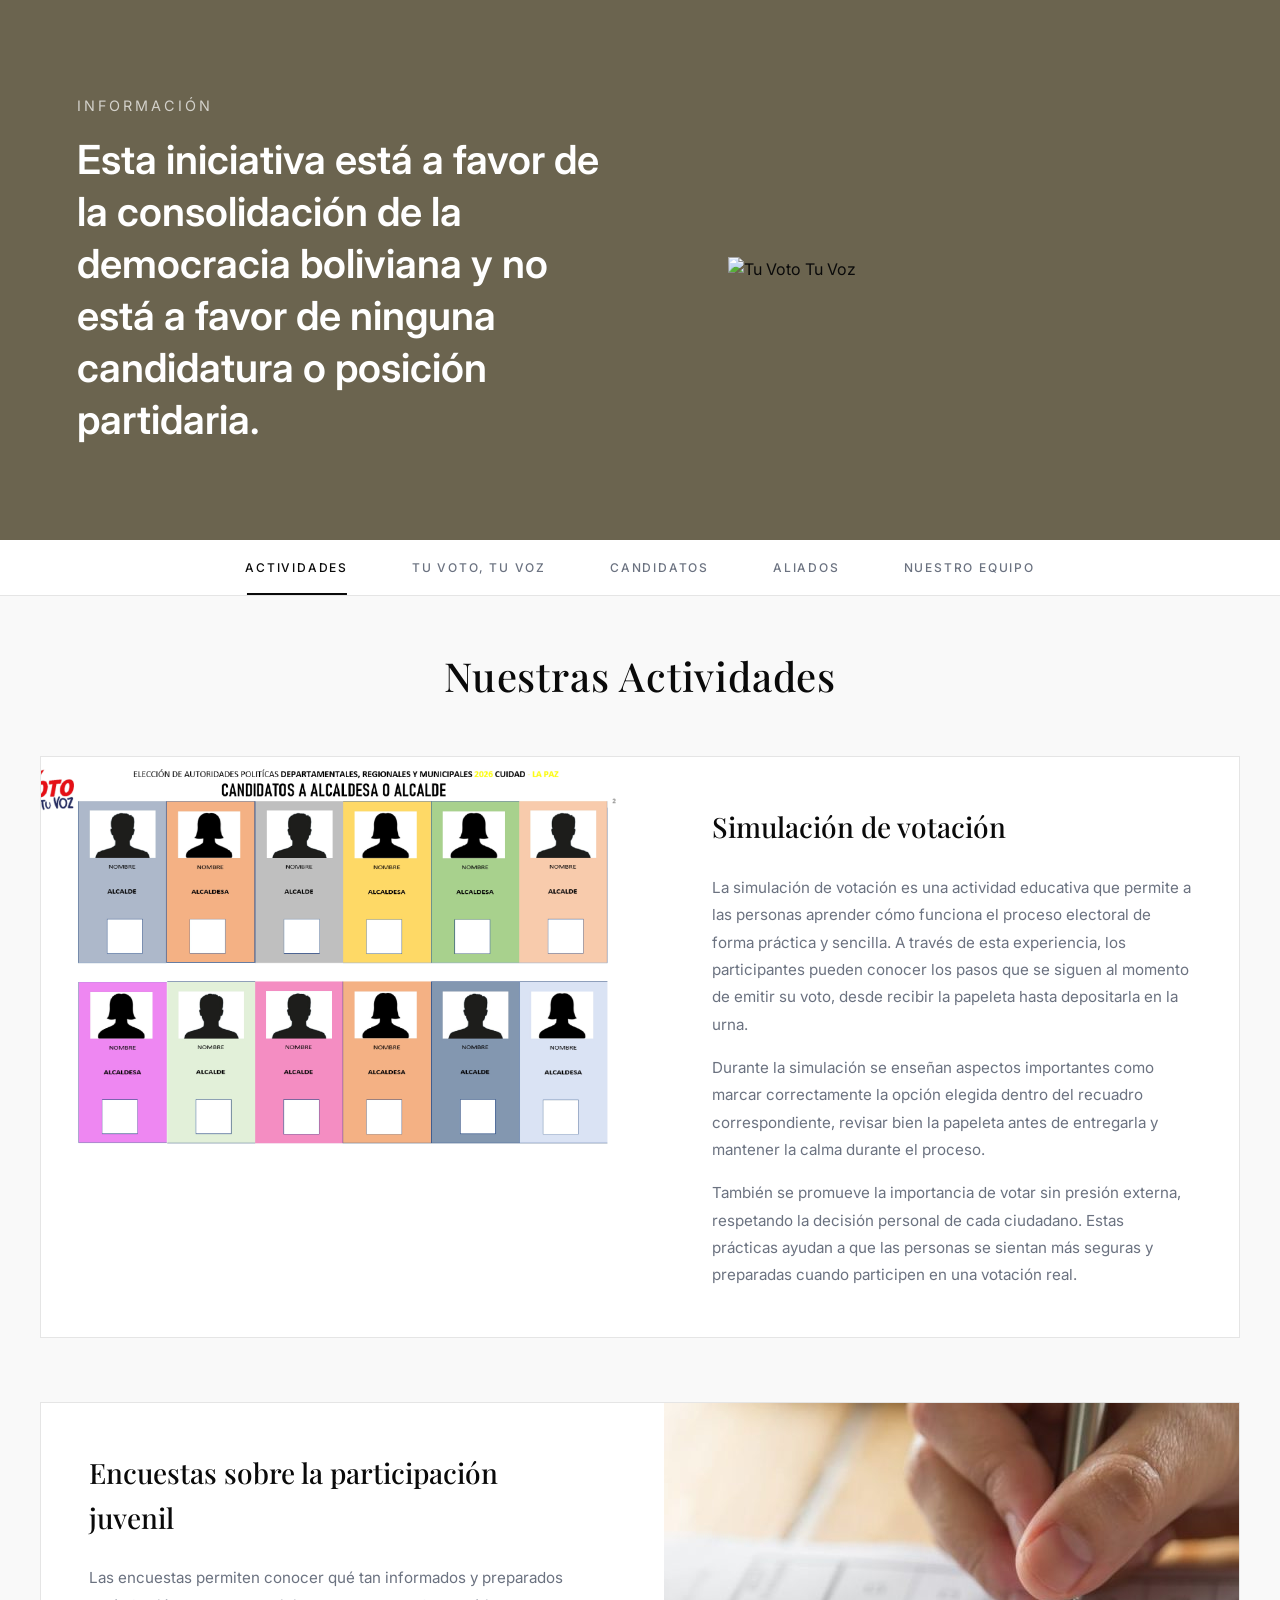
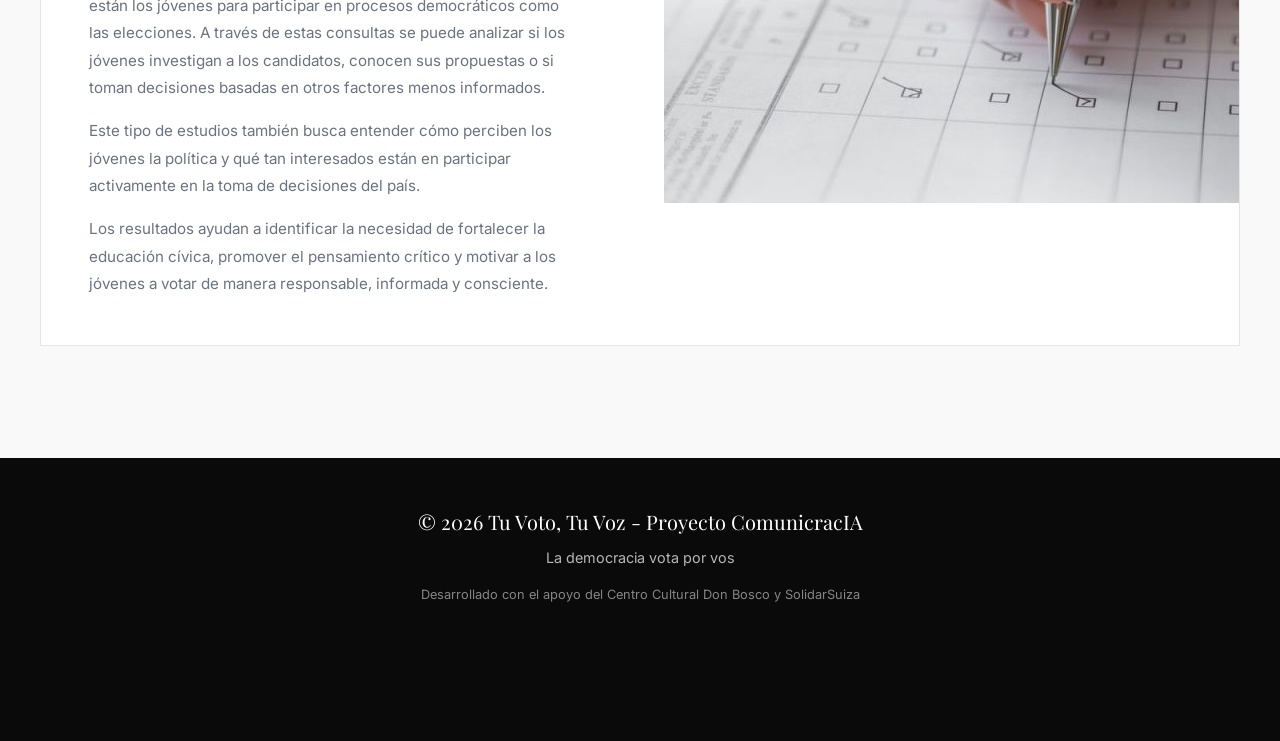
==== commit 74736764: "Update header content and footer images in index.html" ====
--- a/index.html
+++ b/index.html
@@ -11,14 +11,19 @@
 <body>
     <!-- Header -->
     <header class="header">
-        <div class="header-bg">
-            <img src="imagenes/principal.png" alt="Tu Voto, Tu Voz">
+
+        <div class="header-left">
+            <p class="header-intro">INFORMACIÓN</p>
+
+            <h1 class="header-text">
+                Esta iniciativa está a favor de la consolidación de la democracia boliviana y no está a favor de ninguna candidatura o posición partidaria.
+            </h1>
         </div>
-        <div class="header-overlay"></div>
-        <div class="header-content">
-            <h1 class="header-title"></h1>
-            <p class="header-subtitle"></p>
+
+        <div class="header-right">
+            <img src="imagenes/tuvototuvoz.png" alt="Tu Voto Tu Voz">
         </div>
+
     </header>
 
     <!-- Navigation -->
@@ -685,6 +690,13 @@
             <p class="footer-brand">© 2026 Tu Voto, Tu Voz - Proyecto ComunicracIA</p>
             <p class="footer-tagline">La democracia vota por vos</p>
             <p class="footer-credits">Desarrollado con el apoyo del Centro Cultural Don Bosco y SolidarSuiza</p>
+            <div class="footer-img">
+                <img src="imagenes/logos/redcom.png" alt="">
+                <img src="imagenes/logos/solidarsuisse.png" alt="">
+                <img src="imagenes/logos/ccdb.png" alt="">
+                <img src="imagenes/logos/lamegaradio.png" alt="">
+                <img src="imagenes/logos/donboscotv.png" alt="">
+            </div>
         </div>
     </footer>
 
@@ -790,11 +802,18 @@
                 ]
             },
             8: {
-                name: "Fernando Henrry Valencia Aguilera",
-                party: "VIDA",
+                name: "Fernando Henrry Valencia Aguilar",
+                party: "VIDA (Vamos Integrando el Desarrollo Autonómico)",
                 image: "imagenes/9.png",
-                profile: "Candidato por VIDA.",
-                proposals: ["Información no disponible"]
+                profile: "Es abogado y político con experiencia en la gestión municipal de La Paz. Fue subalcalde del macrodistrito Centro, además de presidente del Colegio de Abogados y presidente de la Asociación de Conjuntos Folclóricos del Gran Poder, combinando trayectoria institucional y participación cultural en la ciudad.",
+                proposals: [
+                    "Plan 'Seguridad, Orden y Sostenibilidad' para reorganizar la ciudad",
+                    "Descongestionar el centro trasladando ministerios e instituciones públicas",
+                    "Implementar un tren urbano que conecte barrios periféricos",
+                    "Censo obligatorio y registro georreferenciado para choferes del transporte público",
+                    "Construcción de viaductos y túneles en puntos críticos de tráfico",
+                    "Digitalización de trámites municipales y refuerzo de la seguridad ciudadana"
+                ]
             },
             9: {
                 name: "Raul Daza Quiroga",
@@ -813,8 +832,15 @@
                 name: "Mario Silva Coya",
                 party: "Partido Demócrata Cristiano (PDC)",
                 image: "imagenes/11.jpg",
-                profile: "Candidato por PDC.",
-                proposals: ["Información no disponible"]
+                profile: "Representante del Partido Demócrata Cristiano (PDC). Su propuesta se basa en una visión humanista del desarrollo centrada en la dignidad de la persona, la justicia social y la transparencia, buscando una gestión municipal moderna, eficiente y responsable.",
+                proposals: [
+                    "Universalizar el acceso al agua potable y mejorar centros de salud",
+                    "Digitalización educativa y acceso a internet en escuelas",
+                    "Fortalecer la Guardia Municipal y ampliar el alumbrado público",
+                    "Apoyo a PYMES y acceso a microcréditos productivos",
+                    "Auditorías institucionales y digitalización de trámites municipales",
+                    "Gestión ambiental sostenible y promoción del turismo urbano"
+                ]
             },
             11: {
                 name: "Jorge Dulón Fernández",
--- a/styles.css
+++ b/styles.css
@@ -34,67 +34,47 @@
    HEADER - Full width image background
    ============================================ */
 
-.header {
-    position: relative;
-    height: 60vh;
-    min-height: 400px;
-    overflow: hidden;
-}
-
-.header-bg {
-    position: absolute;
-    top: 0;
-    left: 0;
+.header{
+    display: flex;
+    align-items: center;
+    justify-content: space-between;
+    min-height: 60vh;
+    background: #6b644f;
+    padding: 4rem 6%;
+    gap: 4rem;
+}
+
+.header-left{
+    flex: 1;
+    max-width: 600px;
+}
+
+.header-intro{
+    font-family: 'Inter', sans-serif;
+    letter-spacing: 3px;
+    color: rgba(255,255,255,0.7);
+    font-size: 0.9rem;
+    margin-bottom: 1rem;
+}
+
+.header-text{
+    font-family: 'Inter', sans-serif;
+    font-size: 2.5rem;
+    line-height: 1.3;
+    font-weight: 600;
+    color: white;
+}
+
+.header-right{
+    flex: 1;
+    display: flex;
+    justify-content: center;
+}
+
+.header-right img{
+    max-width: 420px;
     width: 100%;
-    height: 100%;
-    z-index: 1;
-}
-
-.header-bg img {
-    width: 100%;
-    height: 100%;
-    object-fit: cover;
-}
-
-.header-overlay {
-    position: absolute;
-    top: 0;
-    left: 0;
-    right: 0;
-    bottom: 0;
-    background: linear-gradient(to bottom, rgba(0,0,0,0.3), rgba(0,0,0,0.6));
-    z-index: 2;
-}
-
-.header-content {
-    position: relative;
-    z-index: 3;
-    height: 100%;
-    display: flex;
-    flex-direction: column;
-    justify-content: center;
-    align-items: center;
-    text-align: center;
-    padding: 2rem;
-}
-
-.header-title {
-    font-family: 'Playfair Display', serif;
-    font-size: 4rem;
-    font-weight: 500;
-    color: #ffffff;
-    text-shadow: 2px 2px 8px rgba(0,0,0,0.5);
-    letter-spacing: 0.05em;
-    margin-bottom: 0.5rem;
-}
-
-.header-subtitle {
-    font-family: 'Inter', sans-serif;
-    font-size: 1.2rem;
-    color: rgba(255,255,255,0.9);
-    text-shadow: 1px 1px 4px rgba(0,0,0,0.5);
-    letter-spacing: 0.2em;
-    text-transform: uppercase;
+    height: auto;
 }
 
 /* ============================================
@@ -806,9 +786,163 @@
 }
 
 /* ============================================
+   TEAM - Updated Professional Grid
+   ============================================ */
+
+.team-section {
+    background: var(--white);
+    border: 1px solid var(--border);
+    border-radius: 8px;
+    overflow: hidden;
+    margin-bottom: 2rem;
+}
+
+.team-intro {
+    padding: 3rem 3rem 2rem;
+    text-align: center;
+}
+
+.team-intro h3 {
+    font-family: 'Playfair Display', serif;
+    font-size: 1.75rem;
+    font-weight: 500;
+    margin-bottom: 1rem;
+    color: var(--fg);
+}
+
+.team-intro p {
+    color: var(--muted);
+    font-size: 1rem;
+    line-height: 1.7;
+    max-width: 700px;
+    margin: 0 auto;
+}
+
+.team-grid {
+    display: grid;
+    grid-template-columns: repeat(auto-fit, minmax(300px, 1fr));
+    gap: 1.5rem;
+    padding: 0 3rem 3rem;
+}
+
+.team-member-card {
+    background: var(--white);
+    border: 1px solid var(--border);
+    border-radius: 12px;
+    overflow: hidden;
+    transition: all 0.3s ease;
+    cursor: pointer;
+}
+
+.team-member-card:hover {
+    transform: translateY(-8px);
+    box-shadow: 0 20px 40px rgba(0,0,0,0.1);
+    border-color: var(--fg);
+}
+
+.team-member-image {
+    position: relative;
+    height: 300px;
+    overflow: hidden;
+    background: var(--accent-light);
+}
+
+.team-member-image img {
+    width: 100%;
+    height: 100%;
+    object-fit: cover;
+    transition: transform 0.4s ease;
+}
+
+.team-member-card:hover .team-member-image img {
+    transform: scale(1.05);
+}
+
+.team-member-overlay {
+    position: absolute;
+    top: 0;
+    left: 0;
+    right: 0;
+    bottom: 0;
+    background: linear-gradient(to top, rgba(0,0,0,0.4) 0%, transparent 60%);
+    opacity: 0;
+    transition: opacity 0.3s ease;
+}
+
+.team-member-card:hover .team-member-overlay {
+    opacity: 1;
+}
+
+.team-member-info {
+    padding: 1.5rem;
+    text-align: center;
+}
+
+.team-member-info h4 {
+    font-family: 'Playfair Display', serif;
+    font-size: 1.1rem;
+    font-weight: 500;
+    margin-bottom: 0.5rem;
+    color: var(--fg);
+    line-height: 1.3;
+}
+
+.team-role {
+    font-size: 0.85rem;
+    color: var(--fg);
+    font-weight: 500;
+    margin-bottom: 0.75rem;
+    letter-spacing: 0.03em;
+}
+
+.team-desc {
+    font-size: 0.8rem;
+    color: var(--muted);
+    line-height: 1.5;
+}
+
+
+/* ============================================
+   RESPONSIVE - Team Specific
+   ============================================ */
+
+@media (max-width: 768px) {
+    .team-grid {
+        grid-template-columns: repeat(auto-fit, minmax(250px, 1fr));
+        gap: 1rem;
+        padding: 0 2rem 2rem;
+    }
+    
+    .team-member-image {
+        height: 250px;
+    }
+    
+    .team-intro {
+        padding: 2rem 2rem 1.5rem;
+    }
+}
+
+@media (max-width: 480px) {
+    .team-grid {
+        grid-template-columns: 1fr;
+        padding: 0 1.5rem 2rem;
+    }
+    
+    .team-member-image {
+        height: 220px;
+    }
+    
+    .team-intro {
+        padding: 1.5rem;
+    }
+    
+    .team-intro h3 {
+        font-size: 1.5rem;
+    }
+}
+/* ============================================
    FOOTER
    ============================================ */
-
 .footer {
     background: var(--fg);
     color: var(--white);
@@ -817,7 +951,7 @@
 }
 
 .footer-content {
-    max-width: 600px;
+    max-width: 1000px;
     margin: 0 auto;
 }
 
@@ -836,6 +970,27 @@
 .footer-credits {
     font-size: 0.8rem;
     opacity: 0.5;
+}
+
+.footer-img{
+    display: flex;
+    justify-content: center;
+    align-items: center;
+    gap: 2.5rem;
+    flex-wrap: wrap;
+    margin-bottom: 2rem;
+}
+
+.footer-img img{
+    height: 55px;
+    width: auto;
+    object-fit: contain;
+    filter: grayscale(0%);
+    transition: transform 0.2s ease;
+}
+
+.footer-img img:hover{
+    transform: scale(1.05);
 }
 
 /* ============================================
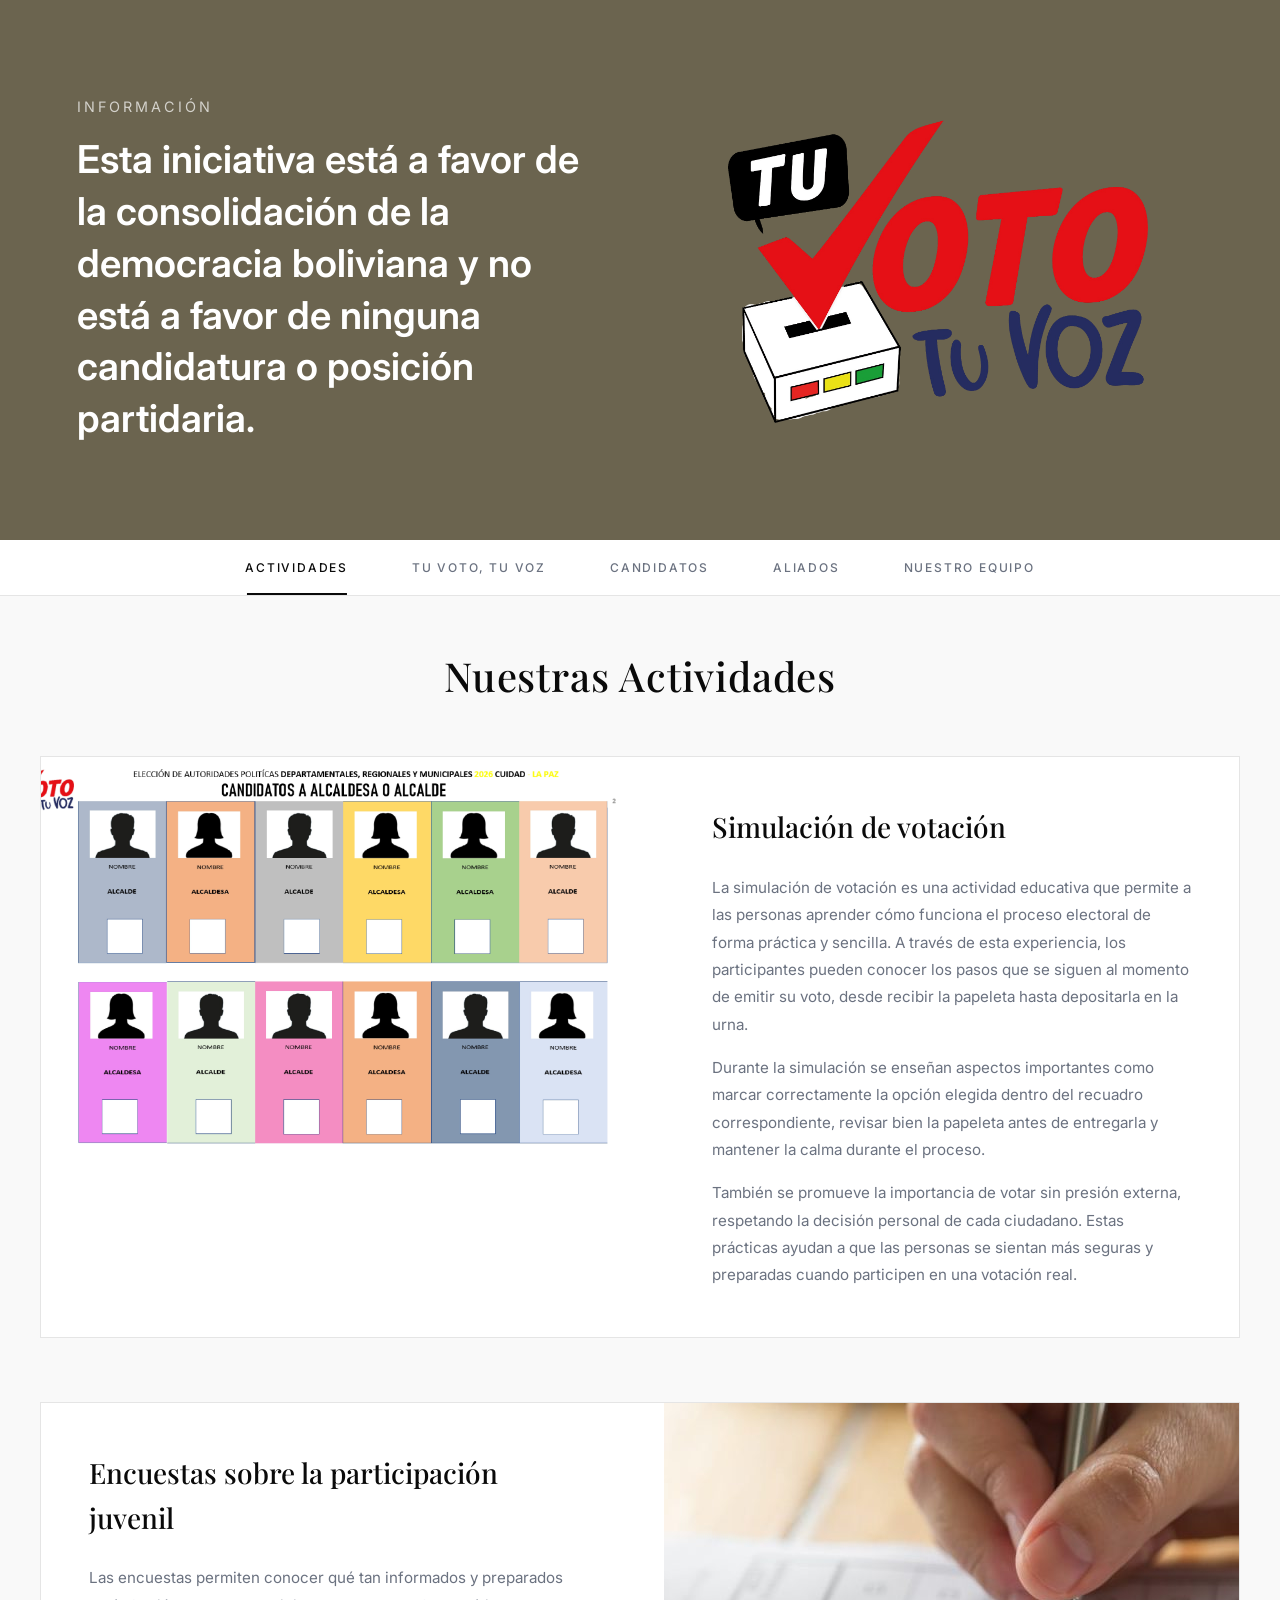
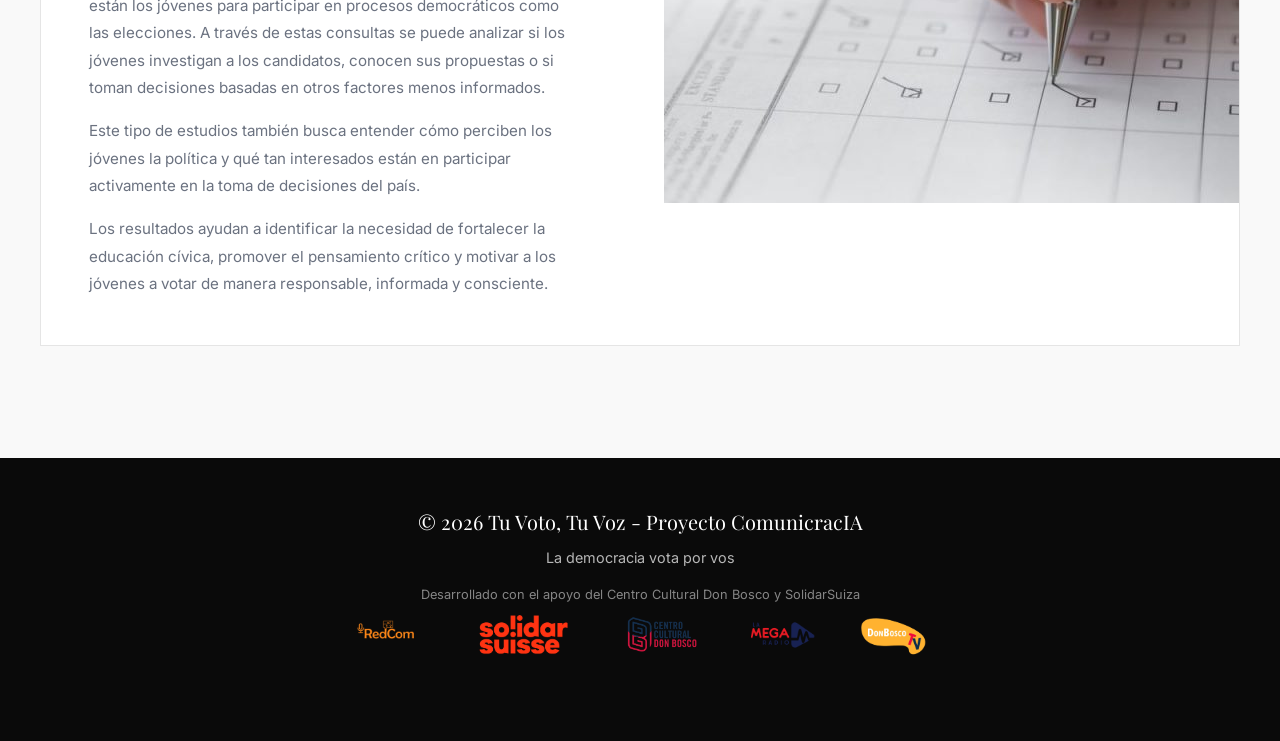
==== commit 92c1de18: "Remove redundant heading from team section Removed redundant heading from team section." ====
--- a/index.html
+++ b/index.html
@@ -517,7 +517,6 @@
                 
 <div class="team-section">
                     <div class="team-intro">
-                        <h3>Nuestro Equipo</h3>
                         <p>Conoce al talentoso equipo detrás del proyecto "Tu Voto, Tu Voz". Profesionales y estudiantes comprometidos con la educación cívica y la democracia participativa.</p>
                     </div>
                     <div class="team-grid">
--- a/styles.css
+++ b/styles.css
@@ -46,7 +46,7 @@
 
 .header-left{
     flex: 1;
-    max-width: 600px;
+    max-width: 650px;
 }
 
 .header-intro{
@@ -59,8 +59,8 @@
 
 .header-text{
     font-family: 'Inter', sans-serif;
-    font-size: 2.5rem;
-    line-height: 1.3;
+    font-size: clamp(1.6rem, 3vw, 2.6rem);
+    line-height: 1.35;
     font-weight: 600;
     color: white;
 }
@@ -76,6 +76,29 @@
     width: 100%;
     height: auto;
 }
+@media (max-width: 768px){
+
+.header{
+    flex-direction: column;
+    text-align: center;
+    padding: 3rem 1.5rem;
+    gap: 2rem;
+}
+
+.header-left{
+    max-width: 100%;
+}
+
+.header-text{
+    font-size: 1.5rem;
+}
+
+.header-right img{
+    max-width: 220px;
+}
+
+}
+
 
 /* ============================================
    NAVIGATION
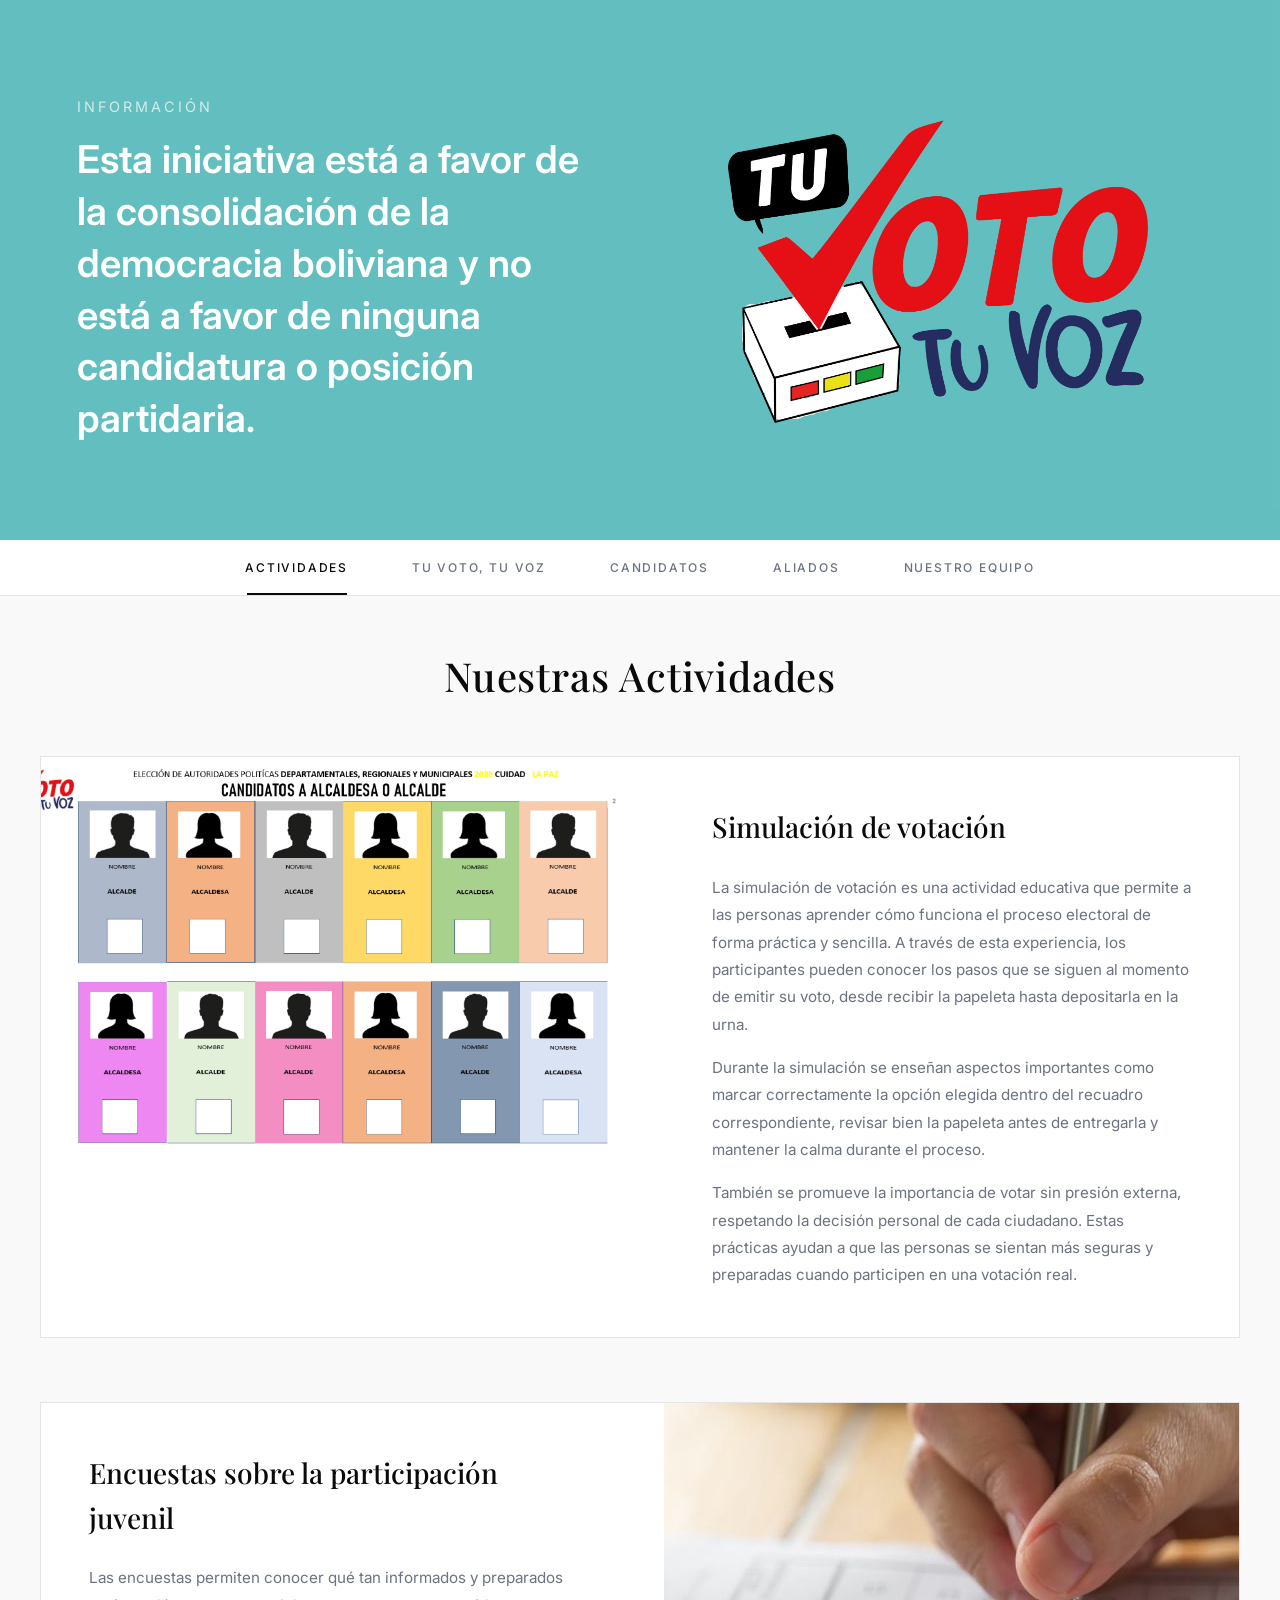
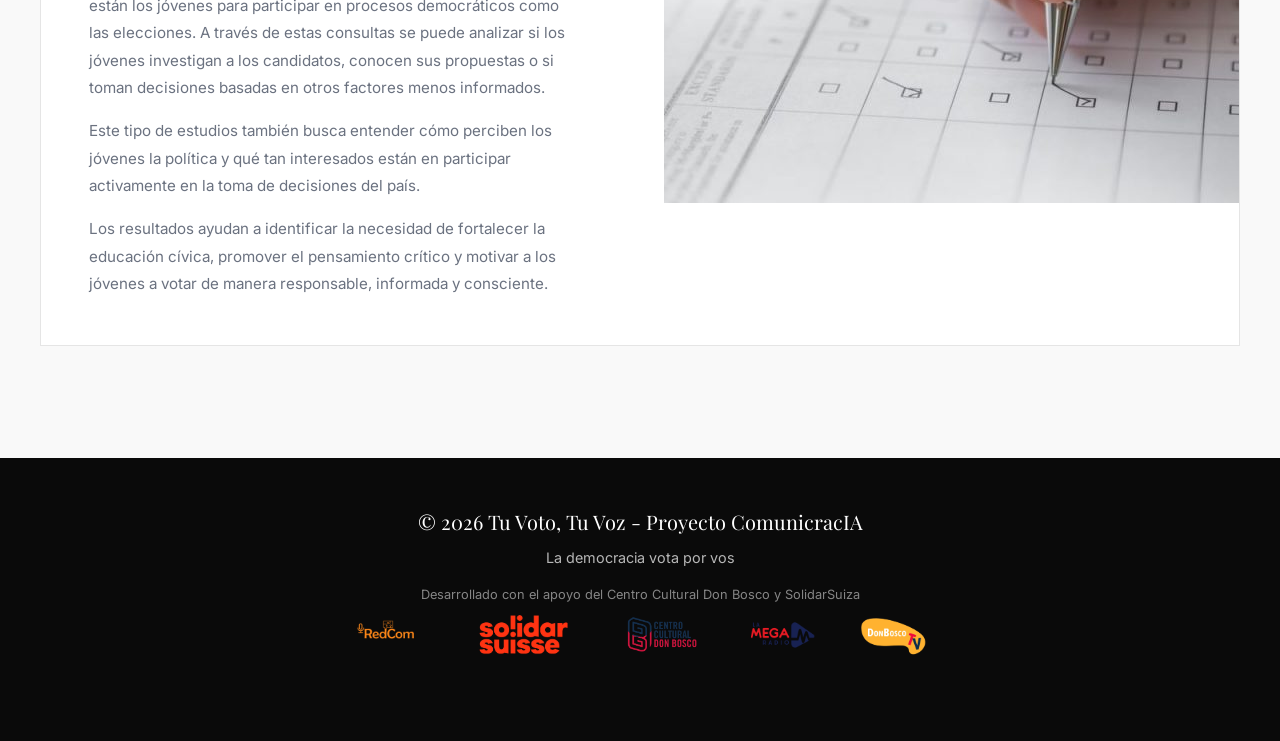
==== commit 2633be8f: "Update index.html" ====
--- a/index.html
+++ b/index.html
@@ -415,107 +415,126 @@
                         </div>
                     </div>              
                 </div>
-            </div>
-        </div>
-
-        <!-- TAB 4: ALIADOS -->
-        <div id="aliados" class="tab-content">
-            <div class="content-wrapper">
-                <h2 class="page-title">Nuestros Aliados</h2>
-                
-                <!-- RedCom -->
-                <div class="ally-card">
-                    <div class="ally-header redcom">
-                        <div class="ally-logo">
-                            <img src="imagenes/redcom.jpg" alt="RedCom">
-                        </div>
-                        <div class="ally-title">
-                            <h3>RedCom – Red Nacional de Comunicadores Locales</h3>
-                        </div>
-                    </div>
-                    <div class="ally-body">
-                        <p>La Red Nacional de Comunicadores y Comunicadoras Locales (RedCom) es la red de comunicación local más grande de Bolivia. Está conformada por más de 150 periodistas, comunicadores y creadores de contenido provenientes de comunidades y municipios de los nueve departamentos del país.</p>
-                        <p>Su trabajo se centra en fortalecer las capacidades de los comunicadores mediante espacios de intercambio de experiencias, buenas prácticas y herramientas digitales que permitan mejorar la comunicación comunitaria.</p>
-                        <p>Además, RedCom organiza encuentros nacionales donde se debaten temas relacionados con la democracia, los desafíos municipales y el impacto de las plataformas digitales en la información.</p>
-                    </div>
-                </div>
-
-                <!-- Solidar Suisse -->
-                <div class="ally-card">
-                    <div class="ally-header solidar">
-                        <div class="ally-logo white-bg">
-                            <img src="imagenes/logo-solidar-red.png" alt="Solidar Suisse">
-                        </div>
-                        <div class="ally-title">
-                            <h3>Solidar Suisse Bolivia</h3>
-                        </div>
-                    </div>
-                    <div class="ally-body">
-                        <p>Solidar Suisse Bolivia es una organización internacional de cooperación que trabaja en el país desde hace más de 30 años. Su misión es contribuir a mejorar las condiciones de vida de trabajadores precarios y jóvenes, promoviendo la justicia social y el desarrollo sostenible.</p>
-                        <p>Entre sus principales áreas de trabajo se encuentra la promoción del trabajo digno y el acceso a oportunidades laborales para jóvenes, mediante capacitaciones, pasantías y apoyo a emprendimientos.</p>
-                        <p>También impulsa proyectos para prevenir la violencia de género, fortalecer la participación democrática y fomentar la igualdad de oportunidades.</p>
-                    </div>
-                </div>
-
-                <!-- Centro Cultural Don Bosco -->
-                <div class="ally-card">
-                    <div class="ally-header ccdb">
-                        <div class="ally-logo">
-                            <img src="imagenes/ccdb1.jpg" alt="Centro Cultural Don Bosco">
-                        </div>
-                        <div class="ally-title">
-                            <h3>Centro Cultural Don Bosco</h3>
-                        </div>
-                    </div>
-                    <div class="ally-body">
-                        <p>El Centro Cultural Don Bosco (CCDB) es una institución cultural dedicada a promover el sin fines de lucro jóvenes. Su principal desarrollo integral de los objetivo es incentivar a las nuevas generaciones a descubrir y fortalecer sus talentos en distintas disciplinas artísticas, culturales y profesionales.</p>
-                        <p>El centro ofrece programas de educación artística como teatro, música, pintura y otras expresiones creativas, además de proyectos comunitarios, eventos culturales y actividades abiertas a la sociedad.</p>
-                        <p>Inspirado en la espiritualidad de San Juan Bosco, el centro busca ser un espacio donde los jóvenes encuentren un segundo hogar, un lugar seguro para aprender, compartir, desarrollar su creatividad y crecer tanto personal como profesionalmente.</p>
-                    </div>
-                </div>
-
-                <!-- Don Bosco TV -->
-                <div class="ally-card">
-                    <div class="ally-header dbtv">
-                        <div class="ally-logo">
-                            <img src="imagenes/dbtv.jpg" alt="Don Bosco TV">
-                        </div>
-                        <div class="ally-title">
-                            <h3>Don Bosco TV</h3>
-                        </div>
-                    </div>
-                    <div class="ally-body">
-                        <p>Don Bosco TV es un canal de transmisión dedicado a difundir contenidos educativos, culturales y sociales. Su objetivo es brindar un espacio de comunicación que permita compartir actividades, proyectos y eventos relacionados con la comunidad del Centro Cultural Don Bosco y otras iniciativas juveniles.</p>
-                        <p>A través de transmisiones, programas y producciones audiovisuales, el canal busca informar, educar y generar espacios de participación para jóvenes, voluntarios y organizaciones que trabajan por el desarrollo social.</p>
-                        <p>Don Bosco TV también funciona como una plataforma que impulsa la creatividad, la comunicación comunitaria y la difusión de mensajes positivos.</p>
-                    </div>
-                </div>
-
-                <!-- La Mega Radio -->
-                <div class="ally-card">
-                    <div class="ally-header megaradio">
-                        <div class="ally-logo">
-                            <img src="imagenes/megaradio.jpg" alt="La Mega Radio">
-                        </div>
-                        <div class="ally-title">
-                            <h3>La Mega Radio</h3>
-                        </div>
-                    </div>
-                    <div class="ally-body">
-                        <p>La Mega Radio es un estudio de radio dedicado a la producción y transmisión de contenidos informativos, culturales y de entretenimiento. Este espacio funciona como un medio de comunicación que permite compartir noticias, programas educativos, entrevistas y actividades relacionadas con la comunidad.</p>
-                        <p>Además de transmitir contenido radial, La Mega Radio también sirve como un espacio de formación para jóvenes interesados en la comunicación, permitiéndoles aprender sobre locución, producción de programas, manejo de equipos de audio y creación de contenido radiofónico.</p>
-                        <p>De esta manera, la radio se convierte en una plataforma que fomenta la participación juvenil, la expresión de ideas y el fortalecimiento de la comunicación local.</p>
-                    </div>
+                <div align="center">
+                    <h2>Para más información de los planes de gobierno entre al siguiente link:</h2>
+                    <a href="https://mobidrive.com/shared-folder/f/ZGlyb21hMkBob3RtYWlsLmNvbQ.4cwIXs9LAOrZBymvH8JLSN/diroma2@hotmail.com/1d84051f-0f5e-4201-9d59-42c3df208a6a" target="_blank">PLANES DE GOBIERNO</a>
                 </div>
             </div>
         </div>
 
+        <!-- TAB 4: ALIADOS -->
+<div id="aliados" class="tab-content">
+<div class="content-wrapper">
+
+<h2 class="page-title">Nuestros Aliados</h2>
+
+<!-- RedCom -->
+<div class="ally-card">
+
+    <div class="ally-text">
+        <h3>RedCom – Red Nacional de Comunicadores Locales</h3>
+
+        <p>La Red Nacional de Comunicadores y Comunicadoras Locales (RedCom) es la red de comunicación local más grande de Bolivia. Está conformada por más de 150 periodistas, comunicadores y creadores de contenido provenientes de comunidades y municipios de los nueve departamentos del país.</p>
+
+        <p>Su trabajo se centra en fortalecer las capacidades de los comunicadores mediante espacios de intercambio de experiencias, buenas prácticas y herramientas digitales que permiten mejorar la comunicación comunitaria.</p>
+
+        <p>Además, RedCom organiza encuentros nacionales donde se debaten temas relacionados con la democracia, los desafíos municipales y el impacto de las plataformas digitales en la información.</p>
+    </div>
+
+    <div class="ally-image">
+        <img src="imagenes/redcom.jpg" alt="RedCom">
+    </div>
+
+</div>
+
+
+<!-- Solidar Suisse -->
+<div class="ally-card">
+
+    <div class="ally-text">
+        <h3>Solidar Suisse Bolivia</h3>
+
+        <p>Solidar Suisse Bolivia es una organización internacional de cooperación que trabaja en el país desde hace más de 30 años. Su misión es mejorar las condiciones de vida de trabajadores precarios y jóvenes promoviendo la justicia social y el desarrollo sostenible.</p>
+
+        <p>Entre sus principales áreas de trabajo se encuentra la promoción del trabajo digno y el acceso a oportunidades laborales para jóvenes mediante capacitaciones, pasantías y apoyo a emprendimientos.</p>
+
+        <p>También impulsa proyectos para prevenir la violencia de género, fortalecer la participación democrática y fomentar la igualdad de oportunidades.</p>
+    </div>
+
+    <div class="ally-image">
+        <img src="imagenes/logo-solidar-red.png" alt="Solidar Suisse">
+    </div>
+
+</div>
+
+
+<!-- Centro Cultural Don Bosco -->
+<div class="ally-card">
+
+    <div class="ally-text">
+        <h3>Centro Cultural Don Bosco</h3>
+
+        <p>El Centro Cultural Don Bosco (CCDB) es una institución cultural sin fines de lucro dedicada a promover el desarrollo integral de los jóvenes. Su objetivo es incentivar a las nuevas generaciones a descubrir y fortalecer sus talentos en distintas disciplinas artísticas y culturales.</p>
+
+        <p>El centro ofrece programas de educación artística como teatro, música, pintura y otras expresiones creativas, además de proyectos comunitarios, eventos culturales y actividades abiertas a la sociedad.</p>
+
+        <p>Inspirado en la espiritualidad de San Juan Bosco, busca ser un espacio donde los jóvenes encuentren un segundo hogar para aprender, compartir y desarrollar su creatividad.</p>
+    </div>
+
+    <div class="ally-image">
+        <img src="imagenes/ccdb1.jpg" alt="Centro Cultural Don Bosco">
+    </div>
+
+</div>
+
+
+<!-- Don Bosco TV -->
+<div class="ally-card">
+
+    <div class="ally-text">
+        <h3>Don Bosco TV</h3>
+
+        <p>Don Bosco TV es un canal de transmisión dedicado a difundir contenidos educativos, culturales y sociales relacionados con la comunidad del Centro Cultural Don Bosco.</p>
+
+        <p>A través de transmisiones y producciones audiovisuales busca informar, educar y generar espacios de participación para jóvenes, voluntarios y organizaciones que trabajan por el desarrollo social.</p>
+
+        <p>El canal también impulsa la creatividad y la comunicación comunitaria difundiendo mensajes positivos que promueven valores, cultura y participación ciudadana.</p>
+    </div>
+
+    <div class="ally-image">
+        <img src="imagenes/dbtv.jpg" alt="Don Bosco TV">
+    </div>
+
+</div>
+
+
+<!-- La Mega Radio -->
+<div class="ally-card">
+
+    <div class="ally-text">
+        <h3>La Mega Radio</h3>
+
+        <p>La Mega Radio es un estudio de radio dedicado a la producción y transmisión de contenidos informativos, culturales y de entretenimiento para la comunidad.</p>
+
+        <p>Además de transmitir programas radiales, funciona como un espacio de formación para jóvenes interesados en la comunicación, permitiéndoles aprender sobre locución, producción de programas y creación de contenido radiofónico.</p>
+
+        <p>La radio se convierte así en una plataforma que fomenta la participación juvenil, la expresión de ideas y el fortalecimiento de la comunicación local.</p>
+    </div>
+
+    <div class="ally-image">
+        <img src="imagenes/megaradio.jpg" alt="La Mega Radio">
+    </div>
+
+</div>
+
+</div>
+</div>
         <!-- TAB 5: NUESTRO EQUIPO -->
         <div id="equipo" class="tab-content">
             <div class="content-wrapper">
                 <h2 class="page-title">Nuestro Equipo</h2>
                 
-<div class="team-section">
+                <div class="team-section">
                     <div class="team-intro">
                         <p>Conoce al talentoso equipo detrás del proyecto "Tu Voto, Tu Voz". Profesionales y estudiantes comprometidos con la educación cívica y la democracia participativa.</p>
                     </div>
@@ -538,9 +557,7 @@
                             </div>
                             <div class="team-member-info">
                                 <h4>Andres Ignacio Guzmán Rodríguez</h4>
-                                <p class="team-role">Responsable 2 del proyecto TU VOTO, TU VOZ
-
-</p>
+                                <p class="team-role">Responsable 2 del proyecto TU VOTO, TU VOZ</p>
                                 <p class="team-desc"></p>
                             </div>
                         </div>
@@ -735,6 +752,7 @@
                     "Protección del patrimonio cultural",
                     "Atención a problemas urbanos históricos"
                 ]
+
             },
             3: {
                 name: "Francisco Xavier Iturralde",
--- a/styles.css
+++ b/styles.css
@@ -39,7 +39,7 @@
     align-items: center;
     justify-content: space-between;
     min-height: 60vh;
-    background: #6b644f;
+    background: #0999;
     padding: 4rem 6%;
     gap: 4rem;
 }
@@ -675,69 +675,111 @@
 }
 
 /* ============================================
-   ALLIES
-   ============================================ */
-
-.ally-card {
-    background: var(--white);
-    border: 1px solid var(--border);
-    margin-bottom: 2rem;
+ALIADOS MODERNOS
+============================================ */
+
+.ally-card{
+    display: grid;
+    grid-template-columns: 1fr 1fr;
+    gap: 3rem;
+    align-items: center;
+    padding: 4rem;
+    margin-bottom: 4rem;
+    border-radius: 14px;
+    position: relative;
     overflow: hidden;
-}
-
-.ally-header {
-    display: flex;
-    align-items: center;
-    gap: 1.5rem;
-    padding: 1.5rem 2rem;
-}
-
-.ally-header.redcom { background: #e74c3c; }
-.ally-header.solidar { background: #11998e; }
-.ally-header.ccdb { background: #3498db; }
-.ally-header.dbtv { background: #9b59b6; }
-.ally-header.megaradio { background: #e67e22; }
-
-.ally-logo {
-    width: 60px;
-    height: 60px;
-    border-radius: 50%;
-    overflow: hidden;
-    background: var(--white);
-    flex-shrink: 0;
-}
-
-.ally-logo.white-bg {
-    padding: 8px;
-    background: var(--white);
-}
-
-.ally-logo img {
-    width: 100%;
-    height: 100%;
-    object-fit: cover;
-}
-
-.ally-title h3 {
-    color: var(--white);
-    font-family: 'Playfair Display', serif;
-    font-size: 1.25rem;
-    font-weight: 500;
-}
-
-.ally-body {
-    padding: 2rem;
-}
-
-.ally-body p {
-    color: var(--muted);
-    line-height: 1.8;
-    font-size: 0.95rem;
-    margin-bottom: 1rem;
-}
-
-.ally-body p:last-child {
-    margin-bottom: 0;
+    transition: transform .25s ease, box-shadow .25s ease;
+}
+
+/* Fondos alternados para más color */
+
+.ally-card:nth-child(odd){
+    background: #f6f9fc;
+}
+
+.ally-card:nth-child(even){
+    background: #eef5ff;
+}
+
+/* Barra decorativa lateral */
+
+.ally-card::before{
+    content:"";
+    position:absolute;
+    left:0;
+    top:0;
+    width:8px;
+    height:100%;
+    background: linear-gradient(180deg,#ff5a5f,#ff9966);
+}
+
+/* Hover movimiento */
+
+.ally-card:hover{
+    transform: translateY(-6px);
+    box-shadow:0 18px 40px rgba(0,0,0,0.08);
+}
+
+/* Texto */
+
+.ally-text h3{
+    font-family:'Playfair Display', serif;
+    font-size:2rem;
+    margin-bottom:1rem;
+    color:#1d1d1d;
+}
+
+.ally-text p{
+    color:#555;
+    line-height:1.7;
+    margin-bottom:1rem;
+}
+
+/* Imagen */
+
+.ally-image{
+    display:flex;
+    justify-content:center;
+}
+
+.ally-image img{
+    width:100%;
+    max-width:420px;
+    border-radius:12px;
+    box-shadow:0 12px 30px rgba(0,0,0,0.12);
+    transition: transform .35s ease;
+}
+
+/* Animación imagen */
+
+.ally-card:hover .ally-image img{
+    transform: scale(1.05);
+}
+
+/* Alternar lados */
+
+.ally-card:nth-child(even){
+    direction: rtl;
+}
+
+.ally-card:nth-child(even) .ally-text{
+    direction: ltr;
+}
+
+/* Responsive */
+
+@media (max-width:768px){
+
+.ally-card{
+    grid-template-columns:1fr;
+    text-align:center;
+    padding:2.5rem;
+}
+
+.ally-image img{
+    max-width:260px;
+}
+
 }
 
 /* ============================================
